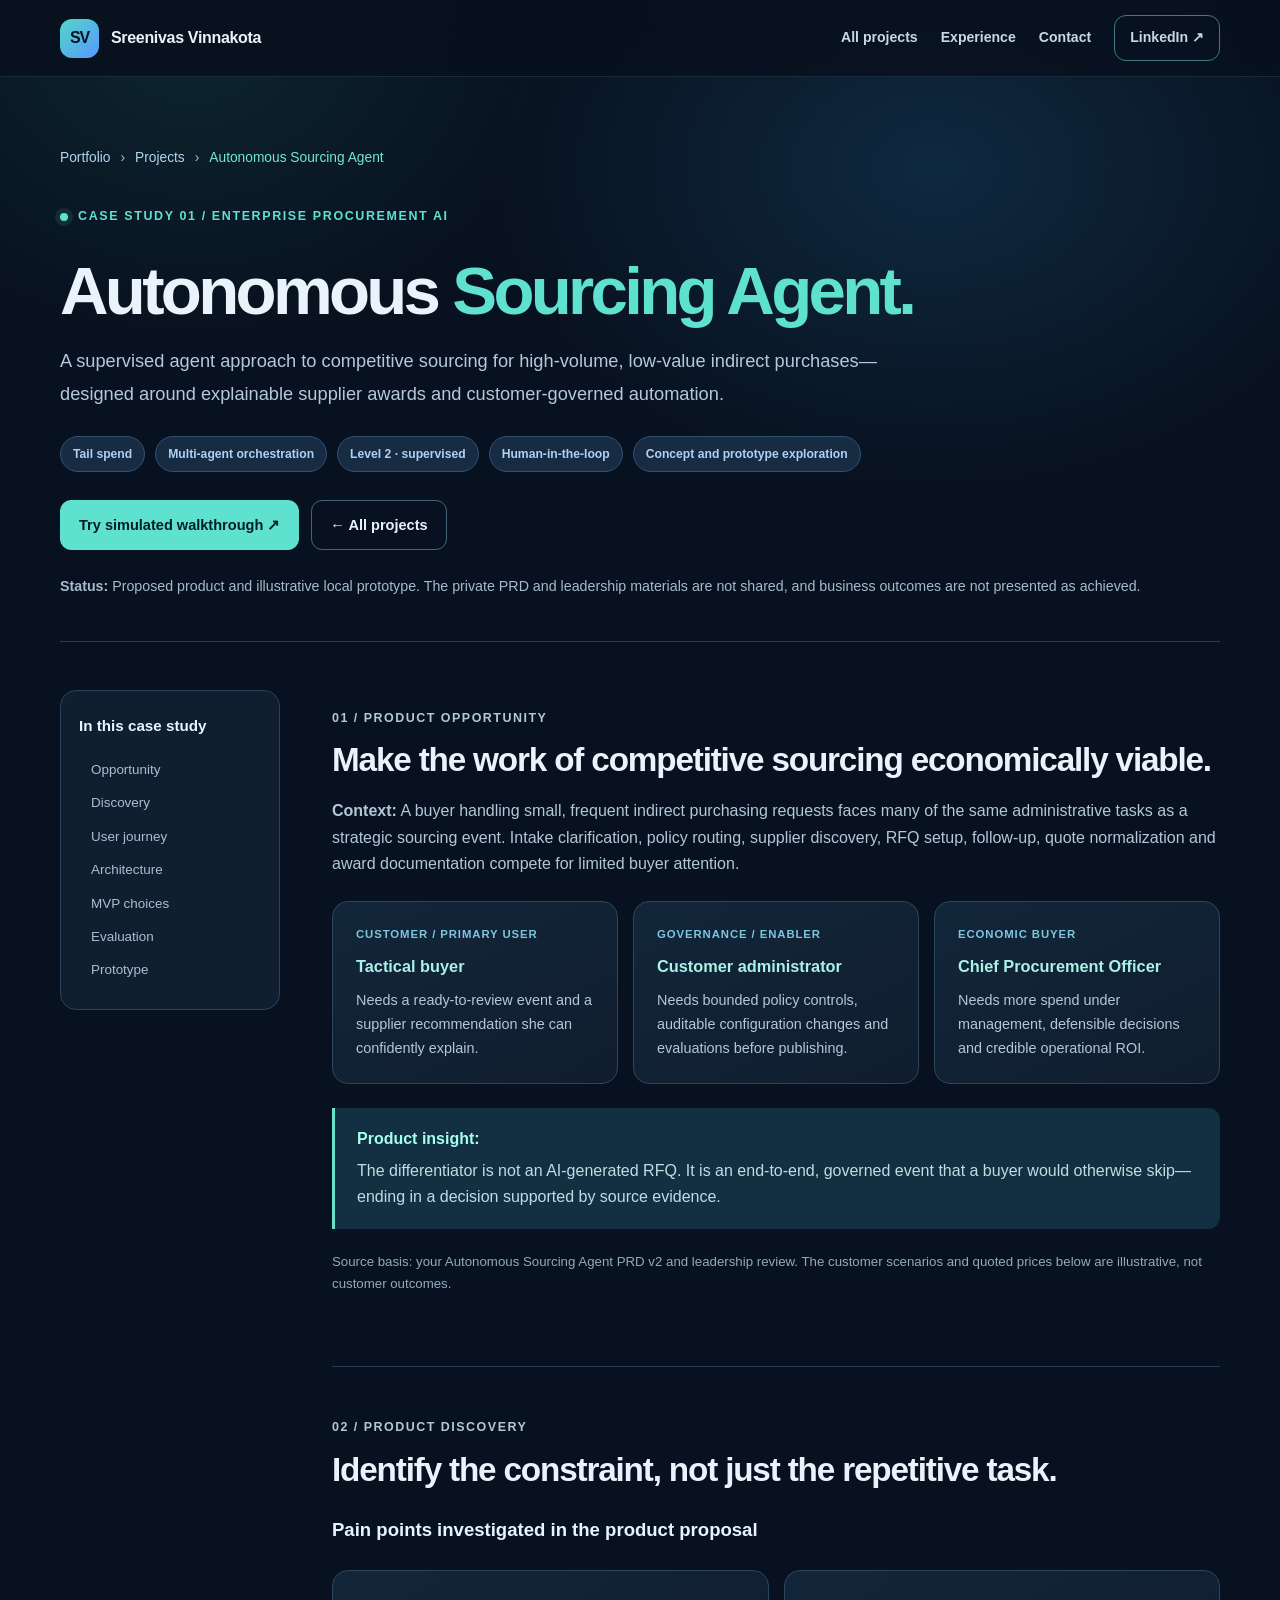
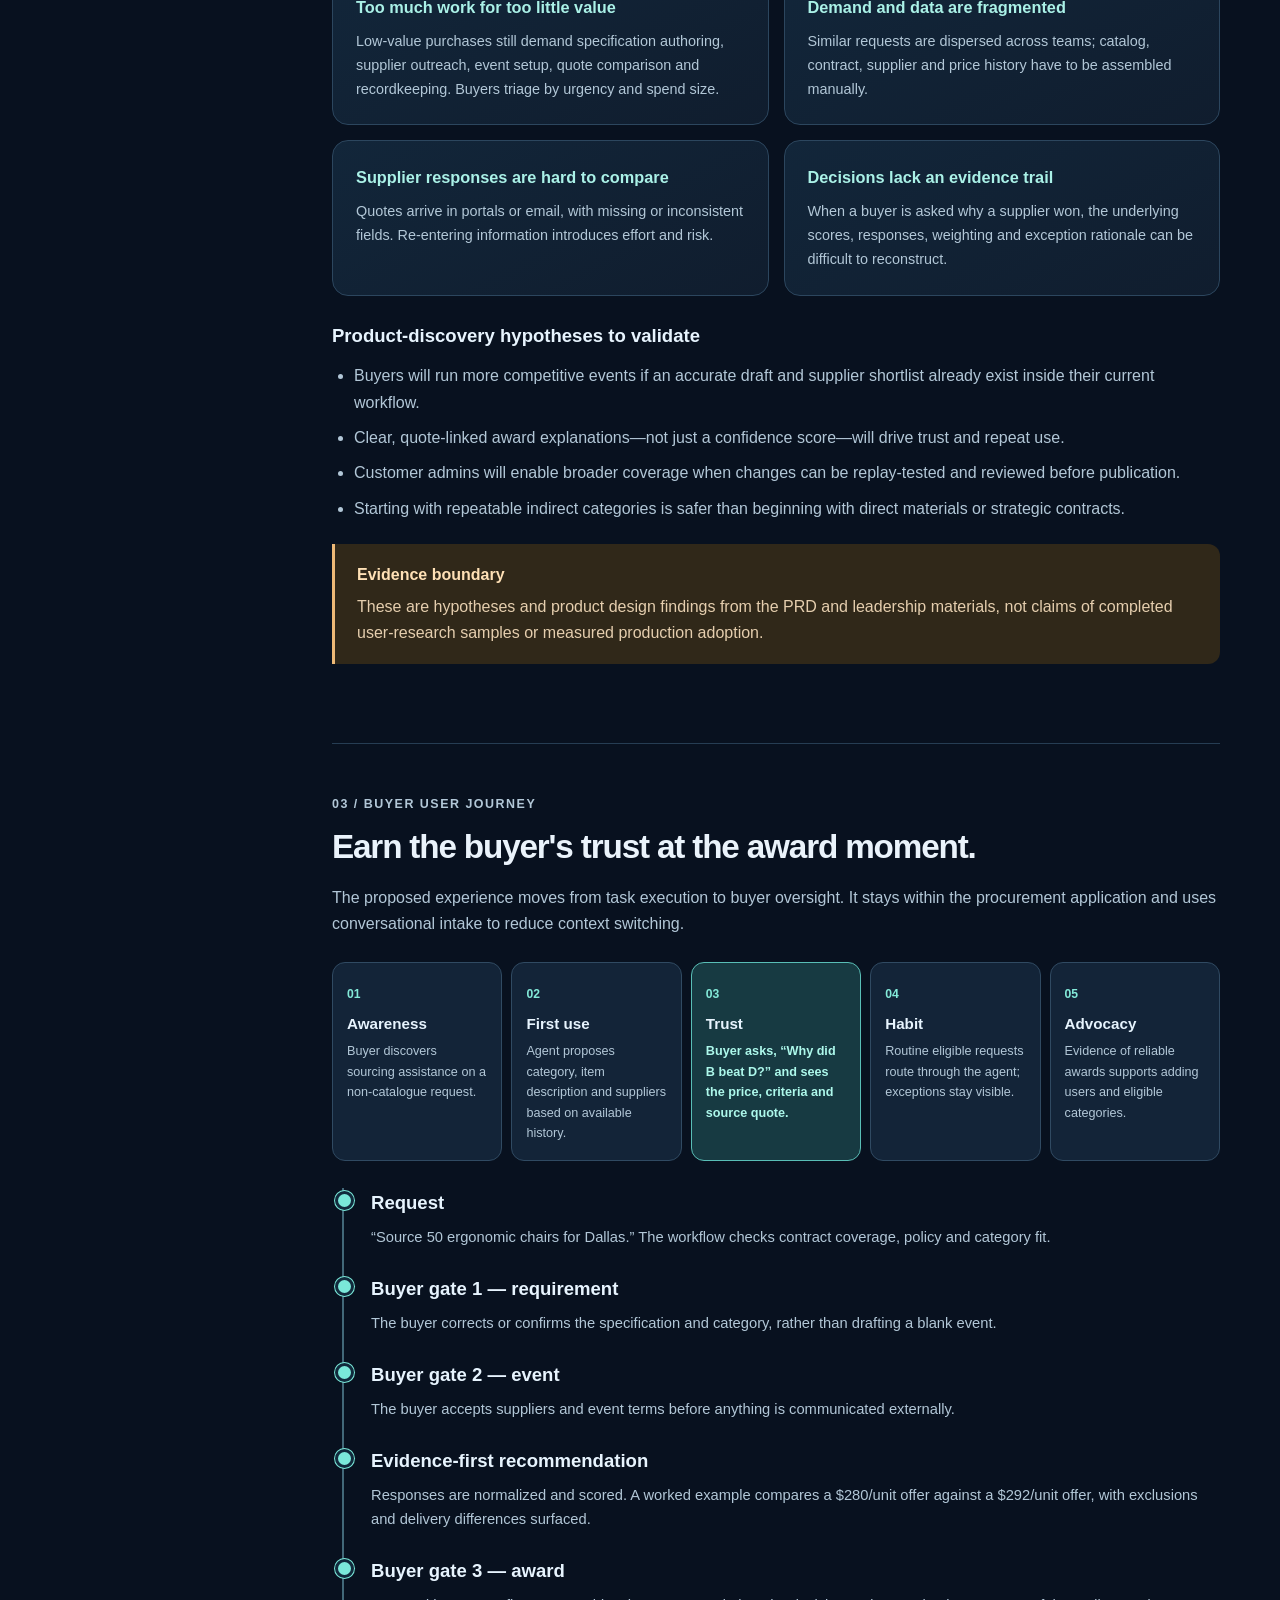
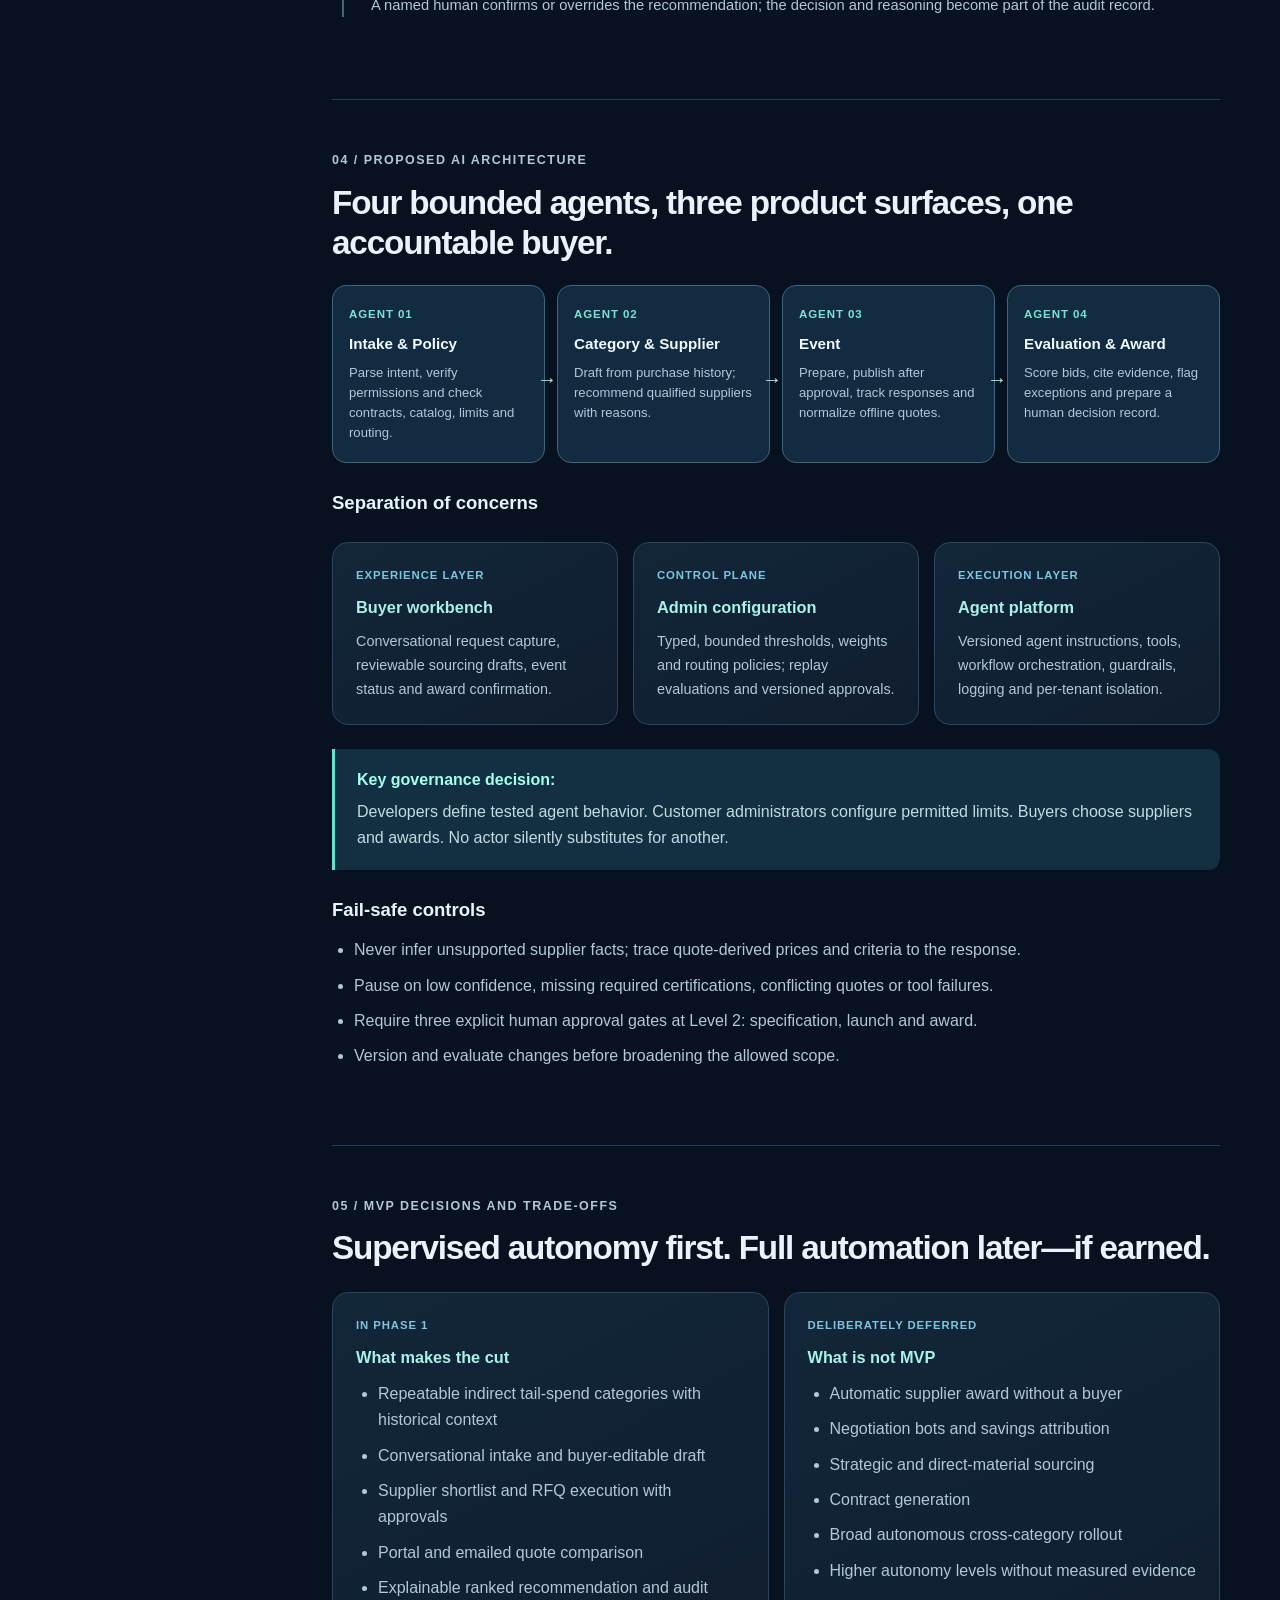
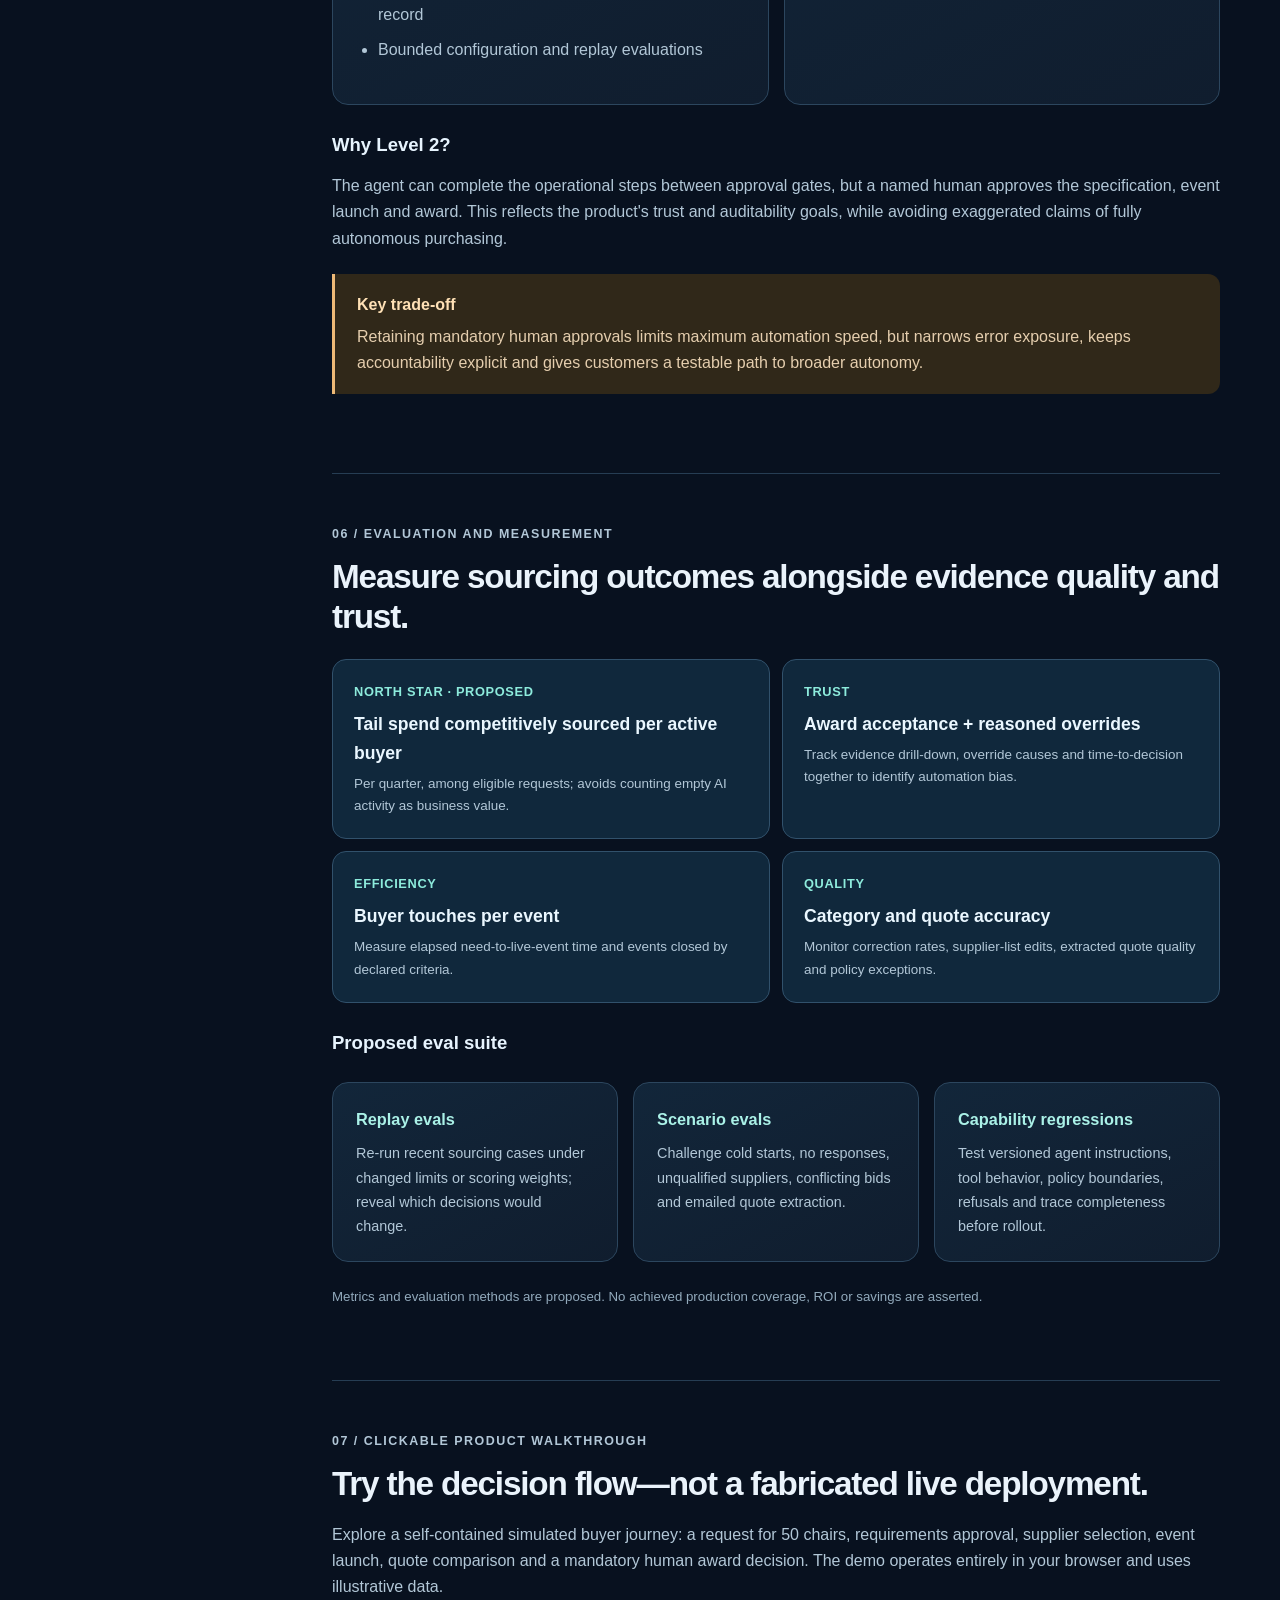
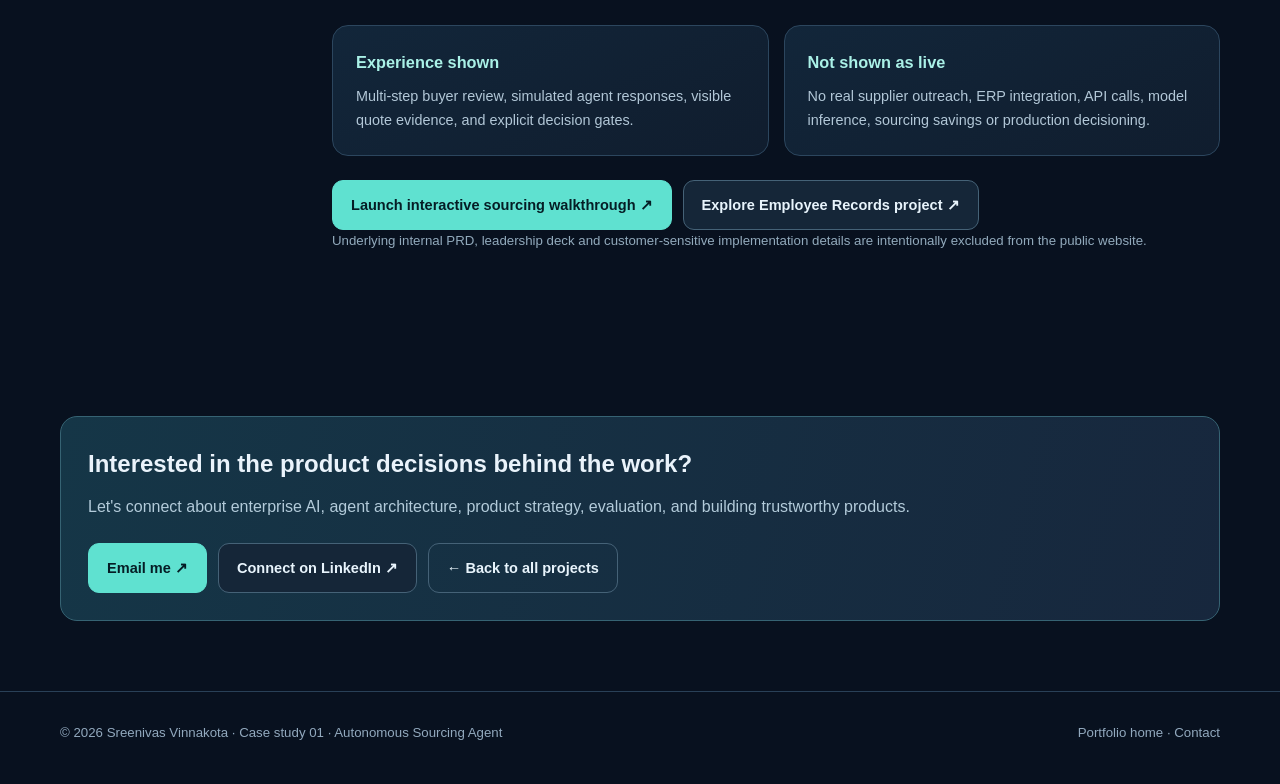
==== projects/autonomous-sourcing-agent/index.html @ d9fd11b9 "Add files via upload" ====
<!doctype html>
    <html lang="en">
    <head>
      <meta charset="utf-8">
      <meta name="viewport" content="width=device-width, initial-scale=1">
      <meta name="theme-color" content="#08111f">
      <meta name="description" content="Autonomous Sourcing Agent case study: procurement pain points, discovery, four-agent architecture, buyer journey, MVP and AI evaluation strategy.">
      <meta name="referrer" content="strict-origin-when-cross-origin">
      <meta property="og:type" content="article">
      <meta property="og:title" content="Autonomous Sourcing Agent — Product Case Study">
      <meta property="og:description" content="Autonomous Sourcing Agent case study: procurement pain points, discovery, four-agent architecture, buyer journey, MVP and AI evaluation strategy.">
      <title>Autonomous Sourcing Agent — Product Case Study | Sreenivas Vinnakota</title>
      <link rel="stylesheet" href="../../assets/site.css">
      <link rel="stylesheet" href="../../assets/case-study.css">
    </head>
    <body class="case-page">
      <a class="skip" href="#case-main">Skip to content</a>
      <header class="topbar"><div class="container nav">
        <a class="brand" href="../../index.html" aria-label="Sreenivas Vinnakota portfolio home"><span class="logo">SV</span><span>Sreenivas Vinnakota</span></a>
        <nav class="navlinks" aria-label="Primary navigation"><a href="../../index.html#projects">All projects</a><a href="../../index.html#experience">Experience</a><a href="../../index.html#contact">Contact</a><a class="mini-contact" href="https://www.linkedin.com/in/vasuart/" target="_blank" rel="noopener noreferrer">LinkedIn ↗</a></nav>
      </div></header>
      <div class="container">
        <header class="case-hero">
          <div class="breadcrumb"><a href="../../index.html">Portfolio</a><span>›</span><a href="../../index.html#projects">Projects</a><span>›</span><span aria-current="page">Autonomous Sourcing Agent</span></div>
          <p class="eyebrow"><span class="dot"></span> Case study 01 / Enterprise procurement AI</p>
          <h1>Autonomous <span class="gradient-text">Sourcing Agent.</span></h1>
          <p class="dek">A supervised agent approach to competitive sourcing for high-volume, low-value indirect purchases—designed around explainable supplier awards and customer-governed automation.</p>
          <div class="case-overview"><span class="pill">Tail spend</span><span class="pill">Multi-agent orchestration</span><span class="pill">Level 2 · supervised</span><span class="pill">Human-in-the-loop</span><span class="pill">Concept and prototype exploration</span></div>
          <div class="buttons"><a class="btn primary" href="prototype.html">Try simulated walkthrough ↗</a><a class="btn secondary" href="../../index.html#projects">← All projects</a></div>
          <p class="case-status"><strong>Status:</strong> Proposed product and illustrative local prototype. The private PRD and leadership materials are not shared, and business outcomes are not presented as achieved.</p>
        </header>
        <div class="case-split">
          <aside class="case-toc" aria-label="Case study sections"><h2>In this case study</h2><a href="#overview">Opportunity</a><a href="#discovery">Discovery</a><a href="#journey">User journey</a><a href="#architecture">Architecture</a><a href="#mvp">MVP choices</a><a href="#evaluation">Evaluation</a><a href="#prototype">Prototype</a></aside>
          <main class="case-main" id="case-main"><section class="case-section" id="overview">
  <p class="kicker">01 / Product opportunity</p><h2>Make the work of competitive sourcing economically viable.</h2>
  <p><strong>Context:</strong> A buyer handling small, frequent indirect purchasing requests faces many of the same administrative tasks as a strategic sourcing event. Intake clarification, policy routing, supplier discovery, RFQ setup, follow-up, quote normalization and award documentation compete for limited buyer attention.</p>
  <div class="case-grid three">
    <div class="case-tile"><div class="mini">Customer / primary user</div><h3>Tactical buyer</h3><p>Needs a ready-to-review event and a supplier recommendation she can confidently explain.</p></div>
    <div class="case-tile"><div class="mini">Governance / enabler</div><h3>Customer administrator</h3><p>Needs bounded policy controls, auditable configuration changes and evaluations before publishing.</p></div>
    <div class="case-tile"><div class="mini">Economic buyer</div><h3>Chief Procurement Officer</h3><p>Needs more spend under management, defensible decisions and credible operational ROI.</p></div>
  </div>
  <div class="case-callout"><strong>Product insight:</strong><p>The differentiator is not an AI-generated RFQ. It is an end-to-end, governed event that a buyer would otherwise skip—ending in a decision supported by source evidence.</p></div>
  <p class="small-note">Source basis: your Autonomous Sourcing Agent PRD v2 and leadership review. The customer scenarios and quoted prices below are illustrative, not customer outcomes.</p>
</section>
<section class="case-section" id="discovery">
  <p class="kicker">02 / Product discovery</p><h2>Identify the constraint, not just the repetitive task.</h2>
  <h3>Pain points investigated in the product proposal</h3>
  <div class="case-grid">
    <div class="case-tile"><h3>Too much work for too little value</h3><p>Low-value purchases still demand specification authoring, supplier outreach, event setup, quote comparison and recordkeeping. Buyers triage by urgency and spend size.</p></div>
    <div class="case-tile"><h3>Demand and data are fragmented</h3><p>Similar requests are dispersed across teams; catalog, contract, supplier and price history have to be assembled manually.</p></div>
    <div class="case-tile"><h3>Supplier responses are hard to compare</h3><p>Quotes arrive in portals or email, with missing or inconsistent fields. Re-entering information introduces effort and risk.</p></div>
    <div class="case-tile"><h3>Decisions lack an evidence trail</h3><p>When a buyer is asked why a supplier won, the underlying scores, responses, weighting and exception rationale can be difficult to reconstruct.</p></div>
  </div>
  <h3>Product-discovery hypotheses to validate</h3>
  <ul>
    <li>Buyers will run more competitive events if an accurate draft and supplier shortlist already exist inside their current workflow.</li>
    <li>Clear, quote-linked award explanations—not just a confidence score—will drive trust and repeat use.</li>
    <li>Customer admins will enable broader coverage when changes can be replay-tested and reviewed before publication.</li>
    <li>Starting with repeatable indirect categories is safer than beginning with direct materials or strategic contracts.</li>
  </ul>
  <div class="case-callout warn"><strong>Evidence boundary</strong><p>These are hypotheses and product design findings from the PRD and leadership materials, not claims of completed user-research samples or measured production adoption.</p></div>
</section>
<section class="case-section" id="journey">
  <p class="kicker">03 / Buyer user journey</p><h2>Earn the buyer's trust at the award moment.</h2>
  <p>The proposed experience moves from task execution to buyer oversight. It stays within the procurement application and uses conversational intake to reduce context switching.</p>
  <div class="case-journey" aria-label="Proposed buyer adoption journey">
    <div class="stage"><span class="number">01</span><h3>Awareness</h3><p>Buyer discovers sourcing assistance on a non-catalogue request.</p></div>
    <div class="stage"><span class="number">02</span><h3>First use</h3><p>Agent proposes category, item description and suppliers based on available history.</p></div>
    <div class="stage"><span class="number">03</span><h3>Trust</h3><p class="emphasis">Buyer asks, “Why did B beat D?” and sees the price, criteria and source quote.</p></div>
    <div class="stage"><span class="number">04</span><h3>Habit</h3><p>Routine eligible requests route through the agent; exceptions stay visible.</p></div>
    <div class="stage"><span class="number">05</span><h3>Advocacy</h3><p>Evidence of reliable awards supports adding users and eligible categories.</p></div>
  </div>
  <div class="case-timeline">
    <div class="point"><h3>Request</h3><p>“Source 50 ergonomic chairs for Dallas.” The workflow checks contract coverage, policy and category fit.</p></div>
    <div class="point"><h3>Buyer gate 1 — requirement</h3><p>The buyer corrects or confirms the specification and category, rather than drafting a blank event.</p></div>
    <div class="point"><h3>Buyer gate 2 — event</h3><p>The buyer accepts suppliers and event terms before anything is communicated externally.</p></div>
    <div class="point"><h3>Evidence-first recommendation</h3><p>Responses are normalized and scored. A worked example compares a $280/unit offer against a $292/unit offer, with exclusions and delivery differences surfaced.</p></div>
    <div class="point"><h3>Buyer gate 3 — award</h3><p>A named human confirms or overrides the recommendation; the decision and reasoning become part of the audit record.</p></div>
  </div>
</section>
<section class="case-section" id="architecture">
  <p class="kicker">04 / Proposed AI architecture</p><h2>Four bounded agents, three product surfaces, one accountable buyer.</h2>
  <div class="case-flow" aria-label="Multi-agent architecture">
    <div class="node"><small>Agent 01</small><strong>Intake &amp; Policy</strong><p>Parse intent, verify permissions and check contracts, catalog, limits and routing.</p></div>
    <div class="node"><small>Agent 02</small><strong>Category &amp; Supplier</strong><p>Draft from purchase history; recommend qualified suppliers with reasons.</p></div>
    <div class="node"><small>Agent 03</small><strong>Event</strong><p>Prepare, publish after approval, track responses and normalize offline quotes.</p></div>
    <div class="node"><small>Agent 04</small><strong>Evaluation &amp; Award</strong><p>Score bids, cite evidence, flag exceptions and prepare a human decision record.</p></div>
  </div>
  <h3>Separation of concerns</h3>
  <div class="case-grid three">
    <div class="case-tile"><div class="mini">Experience layer</div><h3>Buyer workbench</h3><p>Conversational request capture, reviewable sourcing drafts, event status and award confirmation.</p></div>
    <div class="case-tile"><div class="mini">Control plane</div><h3>Admin configuration</h3><p>Typed, bounded thresholds, weights and routing policies; replay evaluations and versioned approvals.</p></div>
    <div class="case-tile"><div class="mini">Execution layer</div><h3>Agent platform</h3><p>Versioned agent instructions, tools, workflow orchestration, guardrails, logging and per-tenant isolation.</p></div>
  </div>
  <div class="case-callout"><strong>Key governance decision:</strong><p>Developers define tested agent behavior. Customer administrators configure permitted limits. Buyers choose suppliers and awards. No actor silently substitutes for another.</p></div>
  <h3>Fail-safe controls</h3>
  <ul><li>Never infer unsupported supplier facts; trace quote-derived prices and criteria to the response.</li><li>Pause on low confidence, missing required certifications, conflicting quotes or tool failures.</li><li>Require three explicit human approval gates at Level 2: specification, launch and award.</li><li>Version and evaluate changes before broadening the allowed scope.</li></ul>
</section>
<section class="case-section" id="mvp">
  <p class="kicker">05 / MVP decisions and trade-offs</p><h2>Supervised autonomy first. Full automation later—if earned.</h2>
  <div class="case-grid">
    <div class="case-tile"><div class="mini">In phase 1</div><h3>What makes the cut</h3><ul><li>Repeatable indirect tail-spend categories with historical context</li><li>Conversational intake and buyer-editable draft</li><li>Supplier shortlist and RFQ execution with approvals</li><li>Portal and emailed quote comparison</li><li>Explainable ranked recommendation and audit record</li><li>Bounded configuration and replay evaluations</li></ul></div>
    <div class="case-tile"><div class="mini">Deliberately deferred</div><h3>What is not MVP</h3><ul><li>Automatic supplier award without a buyer</li><li>Negotiation bots and savings attribution</li><li>Strategic and direct-material sourcing</li><li>Contract generation</li><li>Broad autonomous cross-category rollout</li><li>Higher autonomy levels without measured evidence</li></ul></div>
  </div>
  <h3>Why Level 2?</h3>
  <p>The agent can complete the operational steps between approval gates, but a named human approves the specification, event launch and award. This reflects the product's trust and auditability goals, while avoiding exaggerated claims of fully autonomous purchasing.</p>
  <div class="case-callout warn"><strong>Key trade-off</strong><p>Retaining mandatory human approvals limits maximum automation speed, but narrows error exposure, keeps accountability explicit and gives customers a testable path to broader autonomy.</p></div>
</section>
<section class="case-section" id="evaluation">
  <p class="kicker">06 / Evaluation and measurement</p><h2>Measure sourcing outcomes alongside evidence quality and trust.</h2>
  <div class="case-metrics">
    <div class="case-metric"><span>North star · proposed</span><strong>Tail spend competitively sourced per active buyer</strong><p>Per quarter, among eligible requests; avoids counting empty AI activity as business value.</p></div>
    <div class="case-metric"><span>Trust</span><strong>Award acceptance + reasoned overrides</strong><p>Track evidence drill-down, override causes and time-to-decision together to identify automation bias.</p></div>
    <div class="case-metric"><span>Efficiency</span><strong>Buyer touches per event</strong><p>Measure elapsed need-to-live-event time and events closed by declared criteria.</p></div>
    <div class="case-metric"><span>Quality</span><strong>Category and quote accuracy</strong><p>Monitor correction rates, supplier-list edits, extracted quote quality and policy exceptions.</p></div>
  </div>
  <h3>Proposed eval suite</h3>
  <div class="case-grid three">
    <div class="case-tile"><h3>Replay evals</h3><p>Re-run recent sourcing cases under changed limits or scoring weights; reveal which decisions would change.</p></div>
    <div class="case-tile"><h3>Scenario evals</h3><p>Challenge cold starts, no responses, unqualified suppliers, conflicting bids and emailed quote extraction.</p></div>
    <div class="case-tile"><h3>Capability regressions</h3><p>Test versioned agent instructions, tool behavior, policy boundaries, refusals and trace completeness before rollout.</p></div>
  </div>
  <p class="small-note">Metrics and evaluation methods are proposed. No achieved production coverage, ROI or savings are asserted.</p>
</section>
<section class="case-section" id="prototype">
  <p class="kicker">07 / Clickable product walkthrough</p><h2>Try the decision flow—not a fabricated live deployment.</h2>
  <p>Explore a self-contained simulated buyer journey: a request for 50 chairs, requirements approval, supplier selection, event launch, quote comparison and a mandatory human award decision. The demo operates entirely in your browser and uses illustrative data.</p>
  <div class="case-grid">
    <div class="case-tile"><h3>Experience shown</h3><p>Multi-step buyer review, simulated agent responses, visible quote evidence, and explicit decision gates.</p></div>
    <div class="case-tile"><h3>Not shown as live</h3><p>No real supplier outreach, ERP integration, API calls, model inference, sourcing savings or production decisioning.</p></div>
  </div>
  <div class="case-links"><a class="btn primary" href="prototype.html">Launch interactive sourcing walkthrough ↗</a><a class="btn" href="../../index.html#agentic-employee-records">Explore Employee Records project ↗</a></div>
  <p class="small-note">Underlying internal PRD, leadership deck and customer-sensitive implementation details are intentionally excluded from the public website.</p>
</section>
</main>
        </div>
        <div class="case-bottom-cta"><h2>Interested in the product decisions behind the work?</h2><p>Let's connect about enterprise AI, agent architecture, product strategy, evaluation, and building trustworthy products.</p><div class="case-links"><a class="btn primary" href="mailto:sreenivas.vinnakota1@gmail.com?subject=AI%20Product%20Management%20Portfolio">Email me ↗</a><a class="btn" href="https://www.linkedin.com/in/vasuart/" target="_blank" rel="noopener noreferrer">Connect on LinkedIn ↗</a><a class="btn secondary" href="../../index.html#projects">← Back to all projects</a></div></div>
      </div>
      <footer><div class="container footer-grid"><span>© 2026 Sreenivas Vinnakota · Case study 01 · Autonomous Sourcing Agent</span><span><a href="../../index.html">Portfolio home</a> · <a href="../../index.html#contact">Contact</a></span></div></footer>
    </body>
    </html>
---- assets/site.css ----
:root {
      color-scheme: dark;
      --bg:#08111f; --surface:#101e30; --surface2:#14253a; --line:#284056;
      --text:#eaf3fb; --muted:#a2b6ca; --accent:#5fe1d0; --blue:#80b5ff; --white:#ffffff;
      --max:1160px; --radius:18px;
    }
    * { box-sizing:border-box; }
    html { scroll-behavior:smooth; scroll-padding-top:92px; }
    body { background:var(--bg); color:var(--text); margin:0; font:16px/1.65 -apple-system, BlinkMacSystemFont, "Segoe UI", Inter, Roboto, Arial, sans-serif; }
    body::before { content:""; position:absolute; z-index:-1; inset:0 0 auto; height:840px; pointer-events:none;
      background: radial-gradient(ellipse 50% 55% at 73% 20%,rgba(40,132,186,.21),transparent 70%), radial-gradient(ellipse 42% 54% at 15% 3%,rgba(45,181,154,.13),transparent 70%); }
    a { color:inherit; text-underline-offset:3px; }
    a:hover { color:var(--accent); }
    :focus-visible { outline:3px solid var(--accent); outline-offset:4px; border-radius:4px; }
    img { max-width:100%; height:auto; display:block; }
    .container { width:min(var(--max),calc(100% - 44px)); margin-inline:auto; }
    .skip { position:absolute; left:12px; top:-100px; padding:10px 15px; z-index:99; background:var(--white); color:#061120; }
    .skip:focus { top:10px; }
    .topbar { position:sticky; top:0; z-index:20; backdrop-filter:blur(18px); background:rgba(8,17,31,.90); border-bottom:1px solid rgba(124,170,195,.17); }
    .nav { height:76px; display:flex; align-items:center; justify-content:space-between; gap:20px; }
    .brand { display:flex; gap:12px; align-items:center; text-decoration:none; font-weight:800; letter-spacing:-.02em; white-space:nowrap; }
    .logo { display:grid; place-items:center; width:39px; height:39px; background:linear-gradient(135deg,#53d6c6,#5699ff); color:#071321; border-radius:12px; font-weight:900; letter-spacing:-.07em; }
    .navlinks { display:flex; align-items:center; gap:23px; }
    .navlinks a { font-size:.88rem; text-decoration:none; color:#c6d9e6; font-weight:600; }
    .navlinks a:hover { color:var(--accent); }
    .mini-contact { border:1px solid #3d7b83; padding:10px 15px; border-radius:12px; }
    .hero { padding:100px 0 84px; display:grid; grid-template-columns:1.24fr .76fr; align-items:center; gap:52px; }
    .eyebrow { display:inline-flex; align-items:center; gap:10px; color:var(--accent); font-size:.78rem; font-weight:800; letter-spacing:.13em; text-transform:uppercase; }
    .dot { display:inline-block; width:8px; height:8px; border-radius:50%; background:var(--accent); box-shadow:0 0 0 5px rgba(95,225,208,.1); }
    h1,h2,h3,h4,p { margin-top:0; }
    h1 { margin:22px 0 13px; font-size:clamp(3rem,5.4vw,5.3rem); line-height:1.06; letter-spacing:-.055em; }
    .gradient-text { color:var(--accent); }
    .hero-role { font-size:1.3rem; color:#c7d9e8; font-weight:650; letter-spacing:-.017em; margin-bottom:16px; }
    .lede { max-width:655px; color:var(--muted); font-size:1.08rem; line-height:1.85; }
    .buttons { display:flex; gap:12px; flex-wrap:wrap; margin:28px 0 24px; }
    .btn { display:inline-flex; align-items:center; justify-content:center; gap:9px; padding:12px 18px; border:1px solid #456277; border-radius:11px; text-decoration:none; font-weight:750; font-size:.91rem; background:#152638; color:#e8f4fc; transition:transform .17s, background .17s; }
    .btn:hover { transform:translateY(-2px); color:#061321; background:var(--accent); border-color:var(--accent); }
    .btn.primary { background:var(--accent); border-color:var(--accent); color:#051d25; }
    .btn.primary:hover { background:#b4fff2; }
    .btn.secondary { background:transparent; }
    .hero-meta { display:flex; align-items:center; flex-wrap:wrap; gap:13px 22px; color:#97b2c9; font-size:.9rem; }
    .hero-meta span { display:inline-flex; gap:7px; align-items:center; }
    .profile-card { padding:29px; border-radius:27px; border:1px solid #294c60; background:linear-gradient(142deg,#18334a,#101d2c 66%,#14253d); box-shadow:0 35px 90px rgba(0,0,0,.22); }
    .photo-wrap { width:min(100%,285px); aspect-ratio:1; margin:8px auto 24px; position:relative; border-radius:50%; border:8px solid #203c55; box-shadow:0 0 0 2px #3b7a88,0 20px 50px rgba(0,0,0,.30); overflow:hidden; display:grid; place-items:center; background:linear-gradient(145deg,#245067,#1d2f4b); }
    .photo-wrap::before { content:"SV"; position:absolute; font-size:5.2rem; font-weight:800; color:#82d8db; }
    .photo-wrap img { width:100%; height:100%; object-fit:cover; position:relative; }
    .profile-card h2 { text-align:center; font-size:1.38rem; margin:0 0 3px; letter-spacing:-.02em; }
    .profile-card .role { color:var(--accent); font-size:.92rem; text-align:center; margin:0 0 14px; }
    .profile-card .quote { text-align:center; margin:0; font-size:.91rem; color:#acc4d5; }
    .stats { display:grid; grid-template-columns:repeat(4,1fr); gap:14px; margin:0 auto 102px; }
    .stat { padding:25px 23px; background:#111f31; border:1px solid #243a51; border-radius:15px; }
    .stat strong { display:block; color:var(--accent); letter-spacing:-.04em; line-height:1.2; font-size:2.1rem; }
    .stat span { display:block; margin-top:8px; color:#afc2d2; font-size:.83rem; }
    .stat small { display:block; color:#819db3; margin-top:5px; font-size:.72rem; }
    section { padding-block:42px; }
    .section-head { max-width:820px; margin-bottom:32px; }
    .kicker { color:var(--accent); font-size:.78rem; font-weight:800; letter-spacing:.12em; text-transform:uppercase; margin:0 0 10px; }
    .section-head h2 { font-size:clamp(2rem,3.3vw,3.1rem); line-height:1.17; letter-spacing:-.045em; margin-bottom:11px; }
    .section-head p { color:var(--muted); font-size:1rem; line-height:1.8; }
    .card { background:var(--surface); border:1px solid var(--line); border-radius:var(--radius); }
    .featured { overflow:hidden; }
    .project-media { overflow:hidden; background:#0e1c31; border-bottom:1px solid #294258; }
    .project-media img { width:100%; aspect-ratio:2/1; object-fit:cover; object-position:center 36%; }
    .feature-body { padding:30px; }
    .pills { display:flex; gap:9px; flex-wrap:wrap; margin-bottom:13px; }
    .pill { display:inline-block; font-size:.76rem; font-weight:750; color:#acd2f5; border:1px solid #315276; background:#172b43; padding:5px 10px; border-radius:99px; }
    .pill.mint { color:#9bf2e2; background:rgba(29,110,103,.23); border-color:#2e706d; }
    .feature-body h3 { font-size:clamp(1.65rem,2.65vw,2.45rem); margin-bottom:12px; line-height:1.15; letter-spacing:-.03em; }
    .feature-body .intro { color:#b8cddd; max-width:940px; font-size:1rem; }
    .three-col { display:grid; grid-template-columns:repeat(3,minmax(0,1fr)); gap:14px; margin:23px 0; }
    .info { border:1px solid #2a4158; border-radius:13px; padding:18px; background:#112338; }
    .info h4 { margin-bottom:7px; font-size:1rem; color:#b0f1e8; }
    .info p { margin:0; color:#aabfd0; font-size:.89rem; }
    .feature-body h4.subhead { font-size:1.07rem; margin:27px 0 14px; }
    .agent-grid { display:grid; grid-template-columns:repeat(4,minmax(0,1fr)); gap:11px; margin-top:8px; }
    .agent { background:linear-gradient(160deg,#1a3550,#15273b); border:1px solid #3a5971; border-radius:12px; padding:16px; }
    .agent .step { width:30px; height:30px; display:grid; place-items:center; border-radius:8px; background:#284b58; color:#91eee0; font-size:.85rem; font-weight:850; margin-bottom:10px; }
    .agent h5 { margin:0 0 6px; font-size:.88rem; }
    .agent p { margin:0; font-size:.8rem; color:#a4bdd2; line-height:1.6; }
    .note { margin:19px 0 0; color:#a6c5d4; padding:13px 16px; background:#102738; border-left:3px solid var(--accent); border-radius:0 8px 8px 0; font-size:.87rem; }
    .project-actions { margin-top:25px; display:flex; gap:12px; flex-wrap:wrap; }
    .project-actions .btn { min-width:165px; }
    .smallcaps { font-size:.78rem; font-weight:800; text-transform:uppercase; letter-spacing:.09em; color:#6dddcf; }
    .other-grid { display:grid; grid-template-columns:repeat(3,minmax(0,1fr)); gap:16px; }
    .other { padding:24px; }
    .other h3 { margin:12px 0 9px; font-size:1.16rem; letter-spacing:-.02em; }
    .other p { color:#a7bed0; font-size:.9rem; margin-bottom:16px; }
    .other .tag { color:#8bf0dd; font-size:.75rem; font-weight:700; letter-spacing:.08em; }
    .other .links { margin-top:15px; display:flex; gap:12px; flex-wrap:wrap; font-size:.83rem; }
    .text-link { color:#8ecaff; font-weight:750; text-decoration:none; }
    .about-grid { display:grid; grid-template-columns:1.1fr .9fr; gap:18px; }
    .about-box { padding:29px; }
    .about-box p { color:#b5c9d8; }
    .about-box p:last-child { margin-bottom:0; }
    .skill-items { display:flex; flex-wrap:wrap; gap:9px; margin-top:10px; }
    .skill-items span { border:1px solid #365067; background:#152a40; border-radius:9px; padding:7px 10px; font-size:.81rem; color:#b9d7e8; }
    .timeline { display:grid; gap:15px; }
    .job { display:grid; grid-template-columns:205px 1fr; gap:20px; padding:26px; }
    .job-period { color:var(--accent); font-size:.8rem; font-weight:800; padding-top:3px; }
    .job h3 { font-size:1.17rem; line-height:1.35; margin:0 0 4px; }
    .job .company { color:#9fc2d8; font-size:.88rem; margin-bottom:12px; }
    .job ul { margin:0; padding-left:18px; color:#b1c7d7; font-size:.9rem; }
    .job li + li { margin-top:6px; }
    .education-grid { display:grid; grid-template-columns:repeat(2,1fr); gap:16px; }
    .edu { padding:25px; }
    .edu .years { color:var(--accent); font-size:.83rem; font-weight:750; }
    .edu h3 { margin:7px 0 6px; font-size:1.21rem; }
    .edu p { color:var(--muted); margin:0; font-size:.91rem; }
    .cert-grid { display:grid; grid-template-columns:repeat(2,minmax(0,1fr)); gap:13px; }
    .cert { padding:17px 20px; display:flex; gap:14px; align-items:flex-start; }
    .cert .check { flex:0 0 24px; width:24px; height:24px; display:grid; place-items:center; background:#204638; border:1px solid #377f65; color:#9effd6; border-radius:50%; font-size:.79rem; font-weight:bold; }
    .cert strong { display:block; font-size:.92rem; font-weight:750; line-height:1.45; }
    .cert small { display:block; color:#a1b8cb; margin-top:3px; }
    .awards { display:flex; gap:13px; flex-wrap:wrap; }
    .award { flex:1; min-width:220px; padding:24px; }
    .award h3 { color:#f7d998; font-size:1.1rem; margin:7px 0; }
    .award p { color:#b4c7d5; font-size:.89rem; margin:0; }
    .contact-card { margin-top:10px; padding:44px; display:flex; align-items:center; justify-content:space-between; gap:28px; background:linear-gradient(120deg,#123342,#132138 72%); }
    .contact-card h2 { font-size:clamp(1.8rem,3vw,2.65rem); letter-spacing:-.04em; margin:0 0 9px; }
    .contact-card p { max-width:560px; color:#aecbdc; margin:0; }
    .contact-card .buttons { margin:0; }
    footer { margin-top:70px; border-top:1px solid #294057; padding:30px 0 40px; }
    .footer-grid { display:flex; justify-content:space-between; flex-wrap:wrap; gap:15px; color:#92a9be; font-size:.83rem; }
    .footer-grid a { text-decoration:none; }

    /* Autonomous Sourcing Agent — public case study */
    .sourcing-feature { margin-top:25px; scroll-margin-top:98px; }
    .sourcing-banner { padding:34px 34px 30px; background:linear-gradient(125deg,#0e3040 0%,#16273f 58%,#1b2c49 100%); border-bottom:1px solid #355369; }
    .sourcing-banner-top { display:flex; justify-content:space-between; flex-wrap:wrap; align-items:center; gap:18px; margin-bottom:26px; }
    .sourcing-banner .kicker { margin:0; }
    .sourcing-banner-top .pill { margin:0; }
    .sourcing-banner h3 { font-size:clamp(1.55rem,3vw,2.65rem); line-height:1.18; letter-spacing:-.04em; margin-bottom:8px; }
    .sourcing-banner .summary { color:#bad5e1; margin:0 0 25px; max-width:850px; font-size:1rem; }
    .sourcing-flow { display:grid; grid-template-columns:repeat(4,minmax(0,1fr)); gap:10px; }
    .sourcing-node { position:relative; padding:15px 16px; border:1px solid rgba(101,205,205,.34); border-radius:12px; background:rgba(6,20,35,.45); }
    .sourcing-node:not(:last-child)::after { content:'→'; position:absolute; top:50%; right:-11px; transform:translateY(-50%); color:#90e5d8; font-size:1.3rem; z-index:1; font-weight:800; }
    .sourcing-node small { color:var(--accent); display:block; font-size:.71rem; font-weight:850; letter-spacing:.08em; text-transform:uppercase; margin-bottom:4px; }
    .sourcing-node strong { font-size:.94rem; line-height:1.3; display:block; }
    .sourcing-node span { font-size:.77rem; color:#a8c4d4; line-height:1.5; display:block; margin-top:4px; }
    .sourcing-gates { display:grid; grid-template-columns:repeat(3,minmax(0,1fr)); gap:11px; margin:14px 0 24px; }
    .sourcing-gate { display:flex; align-items:flex-start; gap:10px; background:#172a3e; padding:15px; border:1px solid #355168; border-radius:12px; }
    .sourcing-gate .gate-number { font-size:.73rem; font-weight:900; color:#072525; background:#79e6d9; flex-shrink:0; border-radius:7px; padding:4px 7px; }
    .sourcing-gate strong { display:block; font-size:.88rem; }
    .sourcing-gate p { margin:3px 0 0; color:#a5bccf; font-size:.8rem; line-height:1.5; }
    .sourcing-bottom { background:#102438; border:1px solid #27445b; padding:17px 19px; border-radius:12px; margin:20px 0 0; }
    .sourcing-bottom h4 { margin:0 0 6px; color:#c8fff4; }
    .sourcing-bottom p { margin:0; color:#aac6d7; font-size:.9rem; }
    .sourcing-metric { display:flex; flex-wrap:wrap; gap:10px; margin:15px 0 0; }
    .sourcing-metric span { color:#a8d8ef; background:#132c45; border:1px solid #2d5268; border-radius:9px; font-size:.79rem; padding:6px 10px; }
    @media(max-width:760px) { .sourcing-flow { grid-template-columns:repeat(2,1fr); } .sourcing-node::after { display:none; } .sourcing-gates { grid-template-columns:1fr; } .sourcing-banner { padding:25px 20px; } }
    @media(max-width:460px) { .sourcing-flow { grid-template-columns:1fr; } }
    @media(max-width:950px) { .hero { gap:32px; } .navlinks { gap:12px; } .stat { padding:18px; } .agent-grid { grid-template-columns:repeat(2,1fr); } }
    @media(max-width:760px) {
      .nav { height:auto; min-height:70px; padding:14px 0; flex-wrap:wrap; }
      .brand { font-size:.95rem; }
      .navlinks { width:100%; overflow-x:auto; gap:17px; padding-bottom:3px; }
      .navlinks a { font-size:.8rem; white-space:nowrap; }
      .hero { grid-template-columns:1fr; padding:55px 0 45px; }
      .profile-card { max-width:450px; width:100%; margin:auto; }
      .stats { grid-template-columns:repeat(2,1fr); margin-bottom:55px; }
      .three-col,.other-grid,.about-grid,.education-grid,.cert-grid { grid-template-columns:1fr; }
      .job { grid-template-columns:1fr; gap:6px; padding:20px; }
      .contact-card { flex-direction:column; align-items:flex-start; padding:28px; }
    }
    @media(max-width:460px) { .container { width:min(var(--max),calc(100% - 28px)); } h1 { font-size:3rem; } .hero-meta { font-size:.8rem; } .agent-grid { grid-template-columns:1fr; } .feature-body { padding:20px; } .stat strong { font-size:1.6rem; } .buttons .btn { flex:1; } .profile-card { padding:22px; } }
    @media(prefers-reduced-motion:reduce) { html { scroll-behavior:auto; } .btn { transition:none; } }
    @media print { .topbar,.buttons,.skip { display:none; } body { background:#fff; color:#111; } section,.card { break-inside:avoid; } }
---- assets/case-study.css ----
/* Shared styles for long-form product-management case studies */
:root { --amber:#ffc785; }
body.case-page { background:#08111f; }
.case-hero { padding-top:70px; padding-bottom:42px; border-bottom:1px solid #284056; }
.breadcrumb { display:flex; align-items:center; flex-wrap:wrap; gap:10px; color:#a6bbcd; font-size:.86rem; margin-bottom:33px; }
.breadcrumb a { color:#b2d6ee; text-decoration:none; }
.breadcrumb span[aria-current] { color:#74e6d5; }
.case-hero h1 { font-size:clamp(2.9rem,5.25vw,5rem); max-width:980px; margin:16px 0 18px; }
.case-hero .dek { max-width:880px; color:#b4c9dc; font-size:1.14rem; line-height:1.8; }
.case-overview { display:flex; gap:10px; flex-wrap:wrap; margin:26px 0 5px; }
.case-overview .pill { padding:7px 12px; }
.case-status { margin:22px 0 0; font-size:.89rem; color:#a5bbcd; line-height:1.7; }
.case-split { display:grid; grid-template-columns:220px minmax(0,1fr); gap:52px; align-items:start; padding:48px 0 30px; }
.case-toc { position:sticky; top:110px; border:1px solid #29445a; background:#101e30; border-radius:16px; padding:22px 18px; }
.case-toc h2 { margin:0 0 15px; color:#e8f6ff; font-size:.95rem; }
.case-toc a { display:block; padding:8px 10px; border-left:2px solid transparent; color:#aabfd2; font-size:.84rem; line-height:1.3; text-decoration:none; }
.case-toc a:hover,.case-toc a:focus { color:#92eedf; background:#152a3f; border-left-color:#65e3d1; }
.case-main { min-width:0; }
.case-section { border-bottom:1px solid #263d53; padding:18px 0 57px; margin-bottom:32px; scroll-margin-top:98px; }
.case-section:last-child { border-bottom:0; }
.case-section .kicker { margin-bottom:12px; }
.case-section h2 { font-size:clamp(1.85rem,2.6vw,2.7rem); line-height:1.2; letter-spacing:-.035em; margin-bottom:18px; }
.case-section h3 { font-size:1.16rem; margin:25px 0 12px; color:#e7f4fe; }
.case-section p,.case-section li { color:#b2c7d7; }
.case-section p { margin-bottom:15px; }
.case-section ul,.case-section ol { padding-left:22px; margin:10px 0 18px; }
.case-section li { margin-bottom:9px; }
.case-grid { display:grid; grid-template-columns:repeat(2,minmax(0,1fr)); gap:15px; margin:24px 0; }
.case-grid.three { grid-template-columns:repeat(3,minmax(0,1fr)); }
.case-tile { border:1px solid #2c465e; background:linear-gradient(152deg,#12263a,#101d2e); border-radius:16px; padding:23px; }
.case-tile h3 { color:#aaf1e7; margin:0 0 8px; font-size:1.02rem; }
.case-tile p { font-size:.9rem; line-height:1.68; margin:0; }
.case-tile .mini { color:#7ec6dc; text-transform:uppercase; font-size:.71rem; font-weight:800; letter-spacing:.08em; margin-bottom:9px; }
.case-callout { border-left:3px solid #64e1cc; border-radius:0 12px 12px 0; background:#123042; padding:18px 22px; margin:22px 0; color:#e3f3f7; }
.case-callout strong { color:#a4ffed; }
.case-callout p { margin:5px 0 0; color:#c4dae3; }
.case-callout.warn { border-left-color:#edb977; background:#302819; }
.case-callout.warn strong { color:#ffe1b6; }
.case-callout.warn p { color:#e5ceae; }
.case-flow { display:grid; grid-template-columns:repeat(4,minmax(0,1fr)); gap:12px; margin:22px 0; }
.case-flow .node { padding:19px 16px; border-radius:14px; background:#132b40; border:1px solid #3b6879; position:relative; }
.case-flow .node:not(:last-child):after { content:'→'; position:absolute; right:-13px; top:44%; color:#a6f0e5; font-size:1.25rem; font-weight:900; z-index:2; }
.case-flow .node small { display:block; color:#78e2d5; font-size:.72rem; text-transform:uppercase; letter-spacing:.08em; font-weight:800; }
.case-flow .node strong { color:#f0faff; display:block; font-size:.95rem; margin:7px 0; }
.case-flow .node p { font-size:.82rem; line-height:1.52; margin:0; }
.case-journey { display:grid; grid-template-columns:repeat(5,minmax(0,1fr)); gap:9px; margin:24px 0; }
.case-journey .stage { background:#132438; border:1px solid #304a62; border-radius:13px; padding:17px 14px; }
.case-journey .stage:nth-child(3) { background:#173a42; border-color:#59beb6; }
.case-journey .stage .number { color:#83ead9; font-size:.76rem; font-weight:900; }
.case-journey .stage h3 { font-size:.95rem; margin:5px 0; }
.case-journey .stage p { font-size:.79rem; line-height:1.62; margin:0; }
.case-journey .stage .emphasis { color:#adf8eb; font-weight:700; }
.case-timeline { border-left:2px solid #426878; margin:27px 0 20px 10px; padding-left:27px; }
.case-timeline .point { position:relative; margin-bottom:25px; }
.case-timeline .point::before { content:''; position:absolute; width:13px; height:13px; background:#7ae8d9; border:3px solid #112a3c; box-shadow:0 0 0 1px #7ae8d9; left:-36px; top:3px; border-radius:50%; }
.case-timeline .point h3 { margin:0 0 6px; }
.case-timeline .point p { margin:0; font-size:.92rem; }
.case-metrics { display:grid; grid-template-columns:repeat(2,minmax(0,1fr)); gap:12px; margin:22px 0; }
.case-metric { padding:21px; border:1px solid #31516b; border-radius:14px; background:#10283c; }
.case-metric span { display:block; color:#8debdc; font-weight:800; font-size:.8rem; text-transform:uppercase; letter-spacing:.05em; }
.case-metric strong { display:block; font-size:1.1rem; margin:8px 0 5px; color:#eaf7ff; }
.case-metric p { font-size:.84rem; margin:0; }
.case-links { display:flex; flex-wrap:wrap; gap:11px; margin-top:23px; }
.case-section .small-note { font-size:.83rem; color:#92aabc; }
.case-divider { display:block; height:1px; background:#284157; margin:25px 0; }
.case-image { margin:23px 0; overflow:hidden; border:1px solid #335166; border-radius:16px; }
.case-image img { width:100%; max-height:460px; object-fit:cover; object-position:center; }
.case-image figcaption { background:#14293c; padding:9px 15px; font-size:.81rem; color:#a8c3d7; }
.case-bottom-cta { background:linear-gradient(105deg,#153647,#17273d); padding:27px; border:1px solid #366373; border-radius:17px; margin:30px 0; }
.case-bottom-cta h2 { font-size:1.5rem; margin:0 0 10px; }
.case-bottom-cta p { color:#b3cbda; }
.prototype-shell { background:#102135; border:1px solid #35566c; border-radius:18px; overflow:hidden; }
.proto-top { background:#18334a; padding:22px 24px; display:flex; justify-content:space-between; align-items:center; gap:12px; flex-wrap:wrap; border-bottom:1px solid #355269; }
.proto-top strong { font-size:1.04rem; }
.proto-top span { color:#bdd7e1; font-size:.86rem; }
.proto-inner { padding:26px; }
.proto-progress { display:grid; grid-template-columns:repeat(5,minmax(0,1fr)); gap:8px; margin-bottom:26px; }
.proto-progress .step { background:#182d41; border-radius:10px; padding:9px 7px; border:1px solid #2d4960; color:#9bb3c7; text-align:center; font-size:.8rem; font-weight:750; }
.proto-progress .step.active { background:#275a5a; border-color:#79e8d6; color:#edfffb; }
.proto-progress .step.done { border-color:#439a8e; color:#9beadf; }
.proto-panel h2 { margin:0 0 12px; font-size:1.65rem; }
.proto-panel p { color:#bdd0de; }
.proto-dialog { padding:22px; border:1px solid #355268; border-radius:14px; background:#0f1d30; margin:20px 0; }
.proto-dialog .who { color:#79e2d7; text-transform:uppercase; font-weight:800; font-size:.76rem; letter-spacing:.06em; }
.proto-dialog p { margin:8px 0 0; }
.proto-table { width:100%; border-collapse:collapse; margin:18px 0; font-size:.92rem; }
.proto-table th,.proto-table td { padding:13px 10px; text-align:left; border-bottom:1px solid #335066; }
.proto-table th { color:#9bdedc; }
.proto-table td { color:#bdd3e4; }
.proto-nav { margin:27px 0 0; display:flex; flex-wrap:wrap; gap:11px; justify-content:space-between; }
.proto-nav button { font:inherit; cursor:pointer; }
.proto-nav button:disabled { opacity:.4; cursor:not-allowed; }
.proto-choices { display:flex; flex-wrap:wrap; gap:10px; margin:15px 0; }
.proto-choices label { border:1px solid #3c5b6d; border-radius:12px; padding:12px 17px; display:inline-flex; gap:9px; align-items:center; color:#d0e4f1; }
.proto-choices input { accent-color:#58cfbb; }
.proto-result { padding:19px; margin:18px 0; background:#123a40; border:1px solid #4d9f93; border-radius:13px; }
.proto-result strong { color:#c3fff4; }
.prototype-disclaimer { padding:17px 23px; background:#211f23; color:#e2cbb8; border-top:1px solid #514036; font-size:.84rem; }
@media(max-width:1080px){.case-journey{grid-template-columns:repeat(3,minmax(0,1fr))}.case-flow{grid-template-columns:repeat(2,minmax(0,1fr))}.case-flow .node:after{display:none}.case-grid.three{grid-template-columns:1fr 1fr}}
@media(max-width:830px){.case-split{grid-template-columns:1fr;gap:16px}.case-toc{position:static;display:flex;align-items:center;gap:8px;overflow-x:auto;padding:13px 14px}.case-toc h2{display:none}.case-toc a{border-left:0;border-bottom:2px solid transparent;white-space:nowrap}.case-toc a:hover{border-bottom-color:#65e3d1;border-left:0}.case-section{padding-bottom:40px}}
@media(max-width:600px){.case-hero{padding-top:45px}.case-grid,.case-grid.three,.case-metrics,.case-flow,.case-journey{grid-template-columns:1fr}.proto-progress{grid-template-columns:repeat(5,minmax(0,1fr))}.proto-progress .step{font-size:.64rem;padding:10px 4px}.proto-inner{padding:17px}.proto-top{padding:16px}.case-hero .dek{font-size:1rem}}
@media print {.case-toc{display:none}.case-split{display:block}.case-main{width:100%}.case-section{break-inside:avoid}}
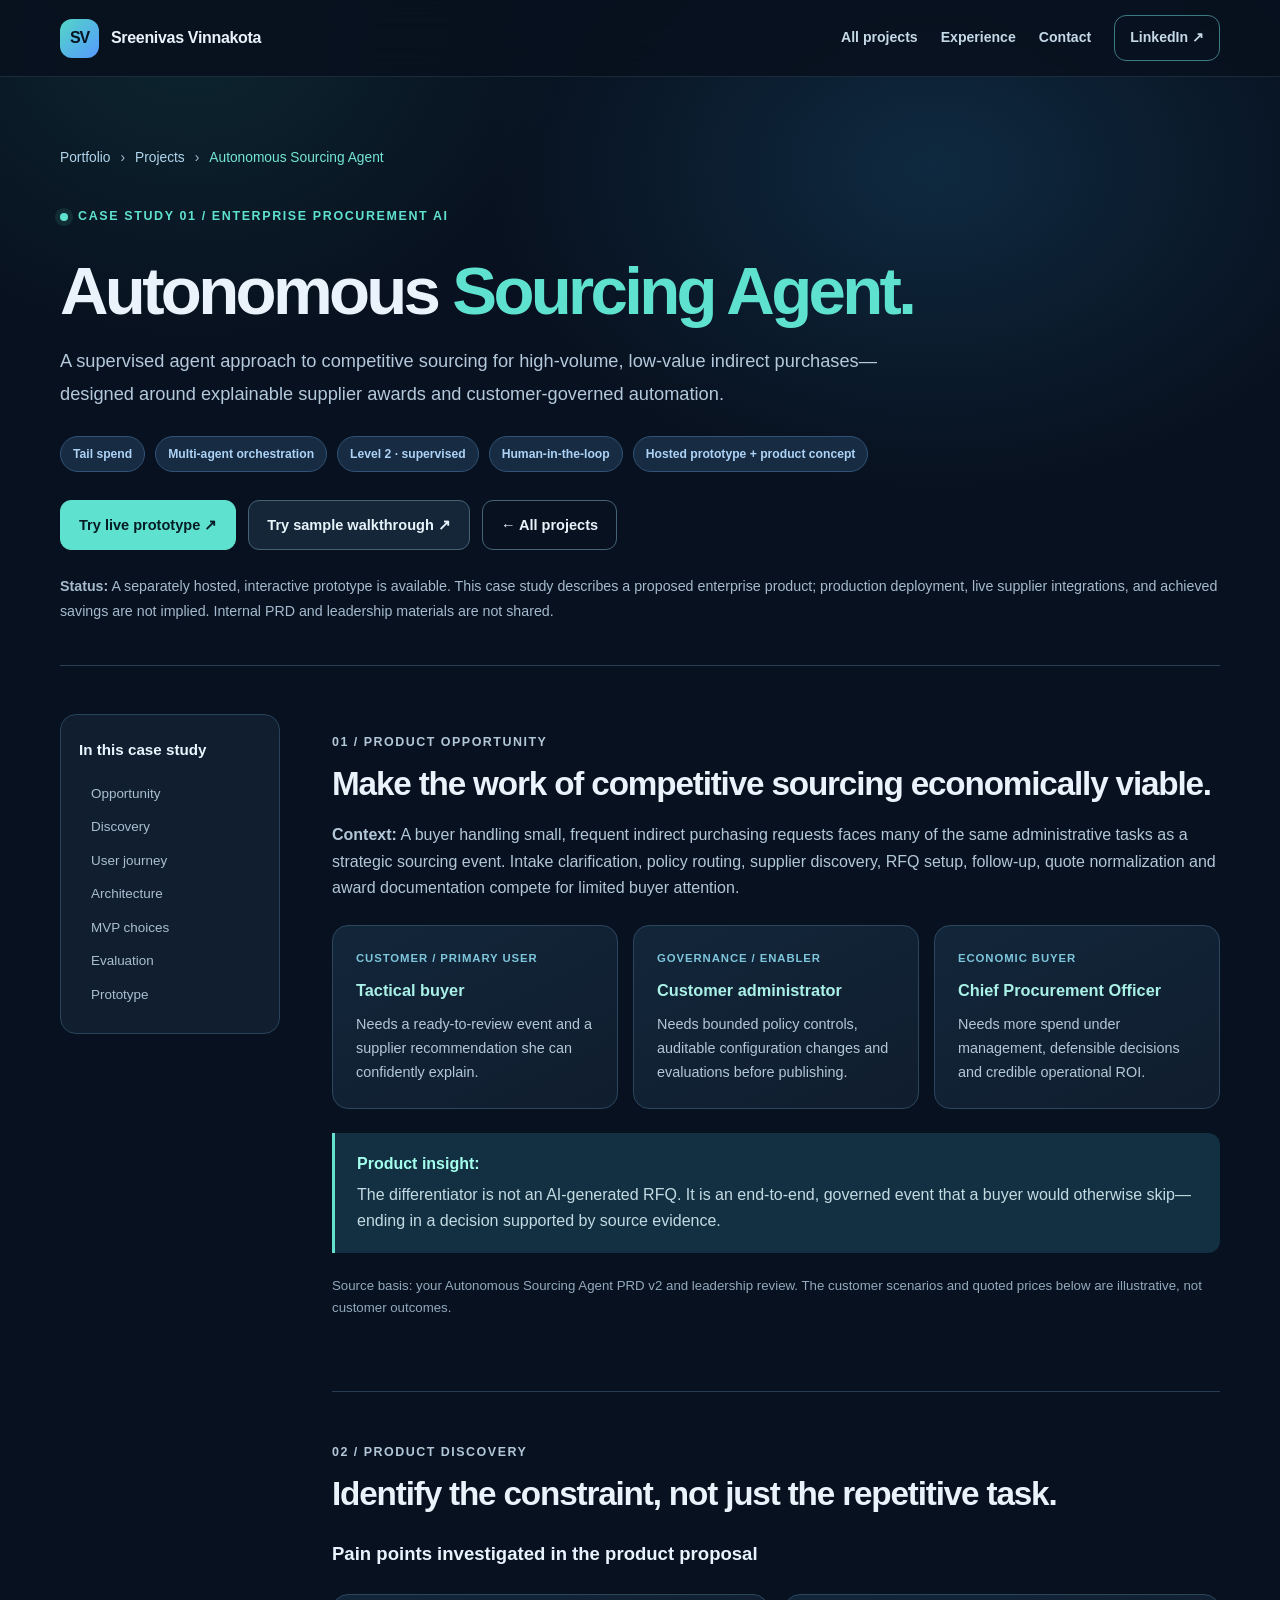
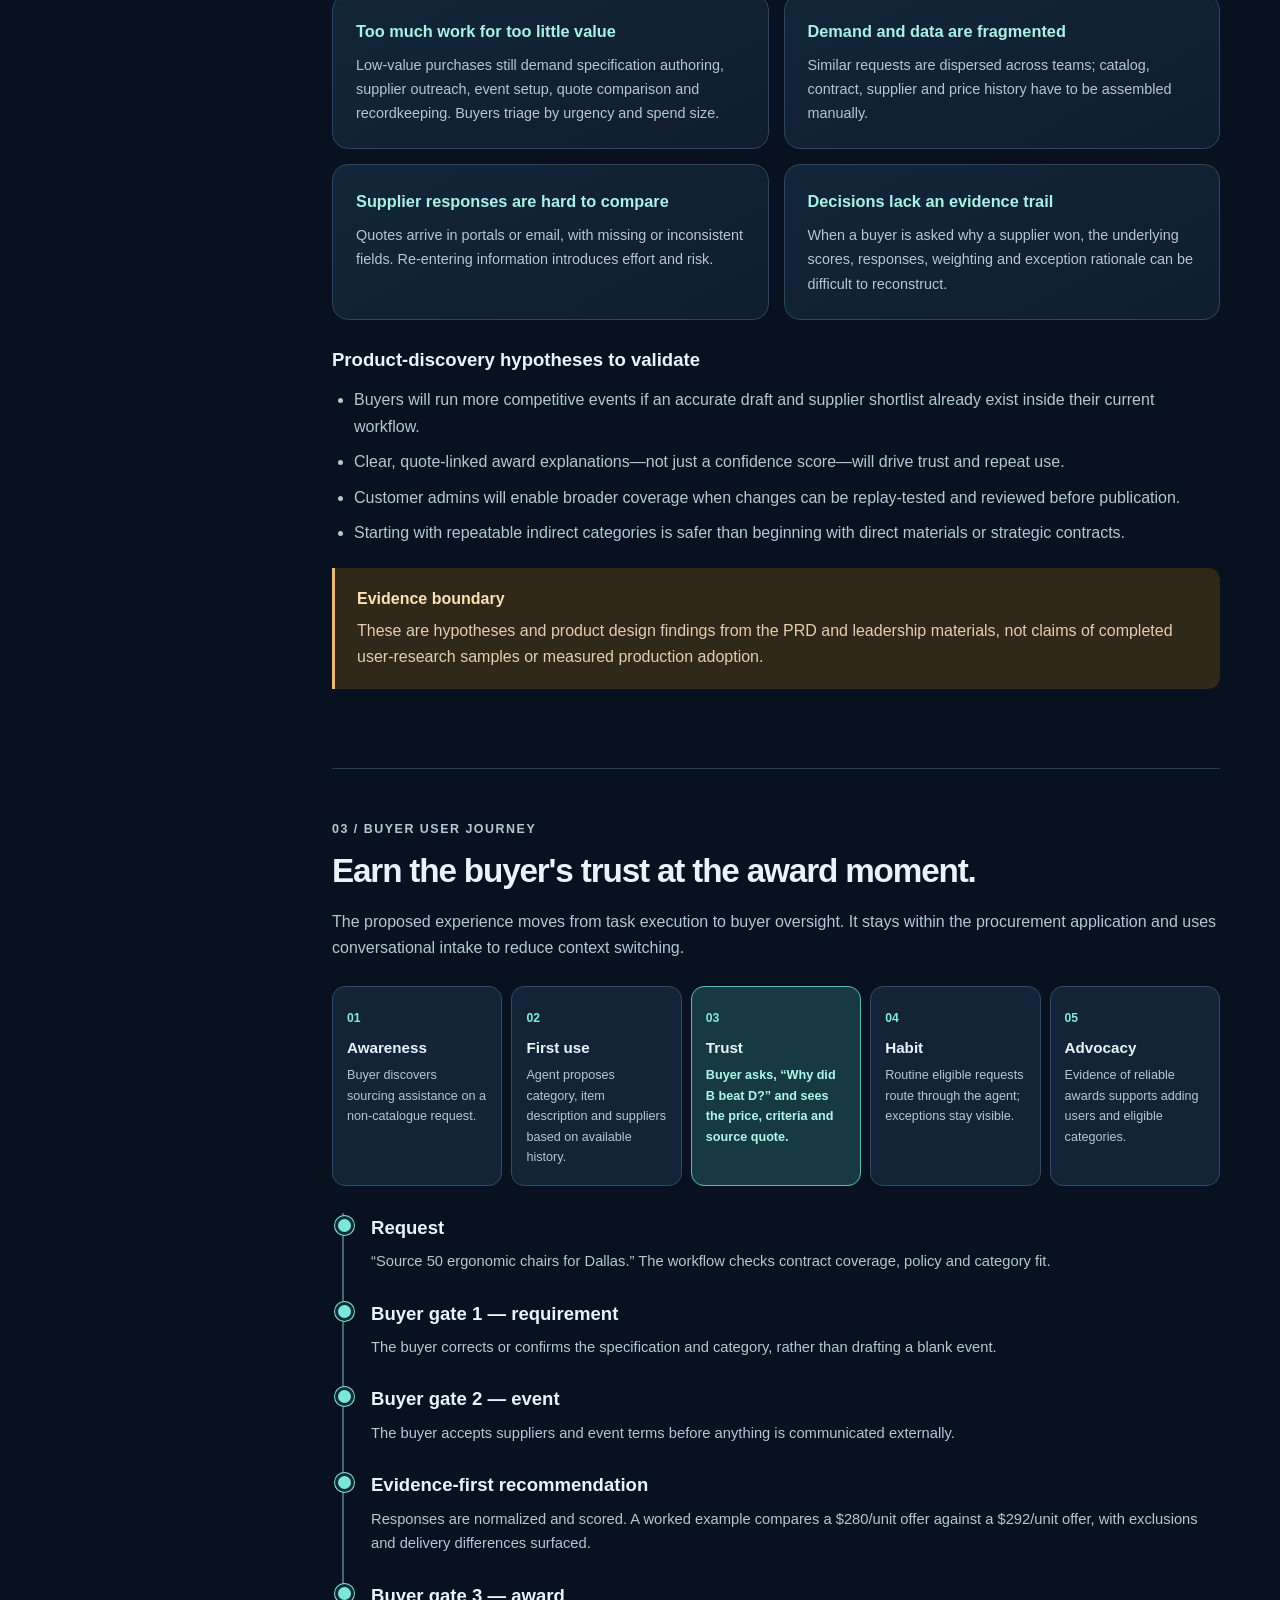
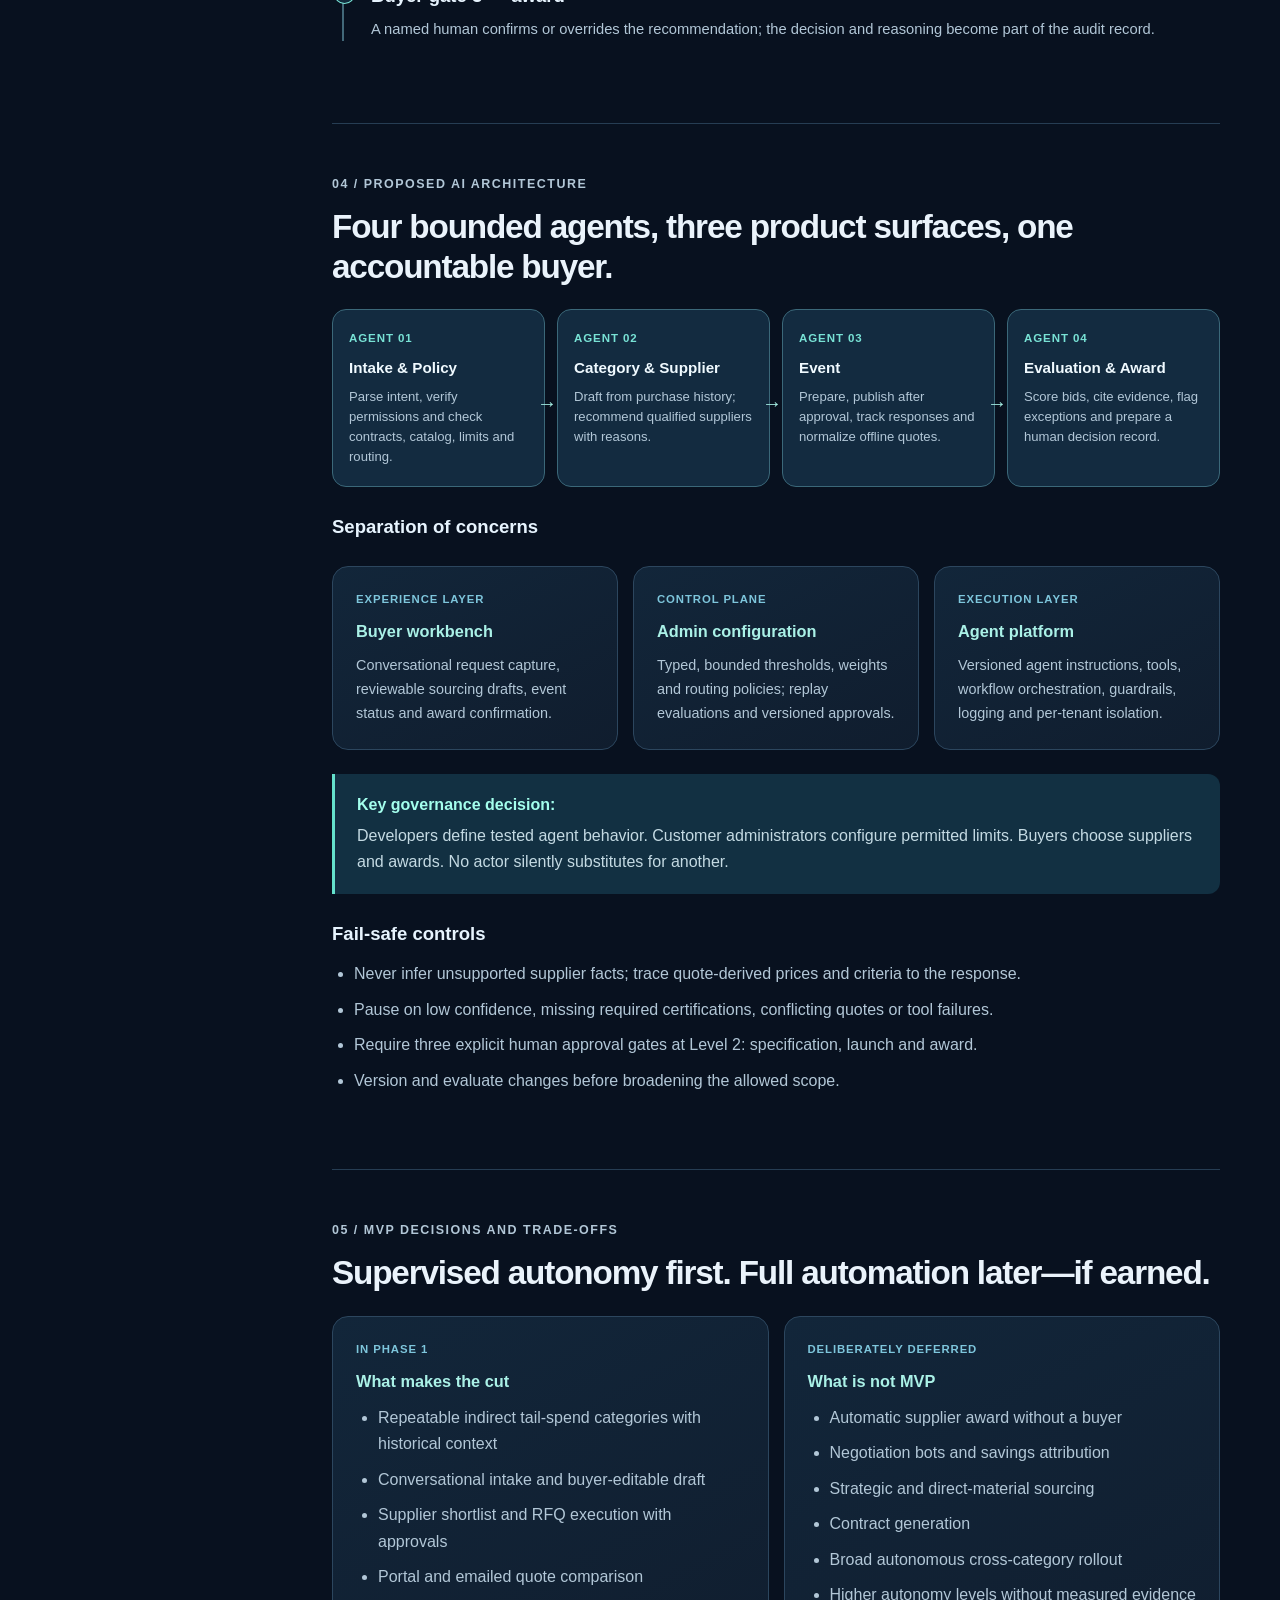
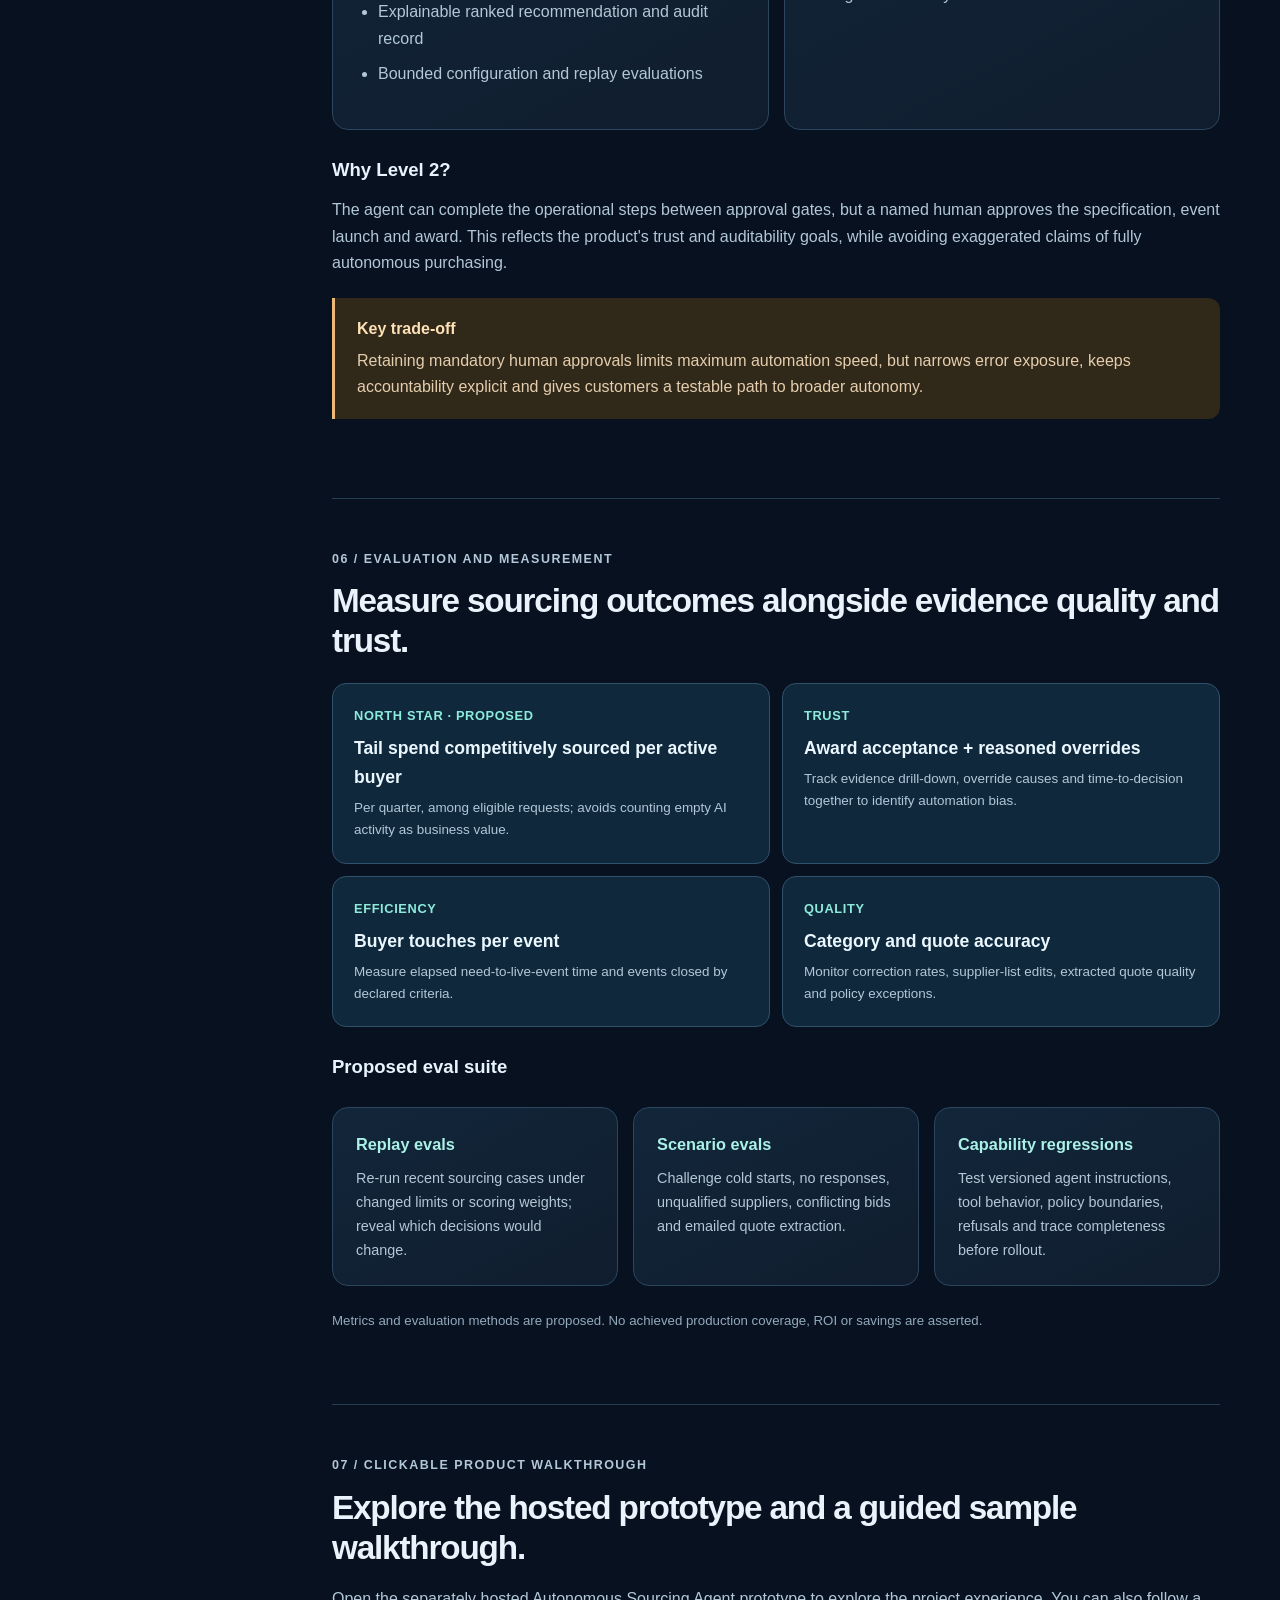
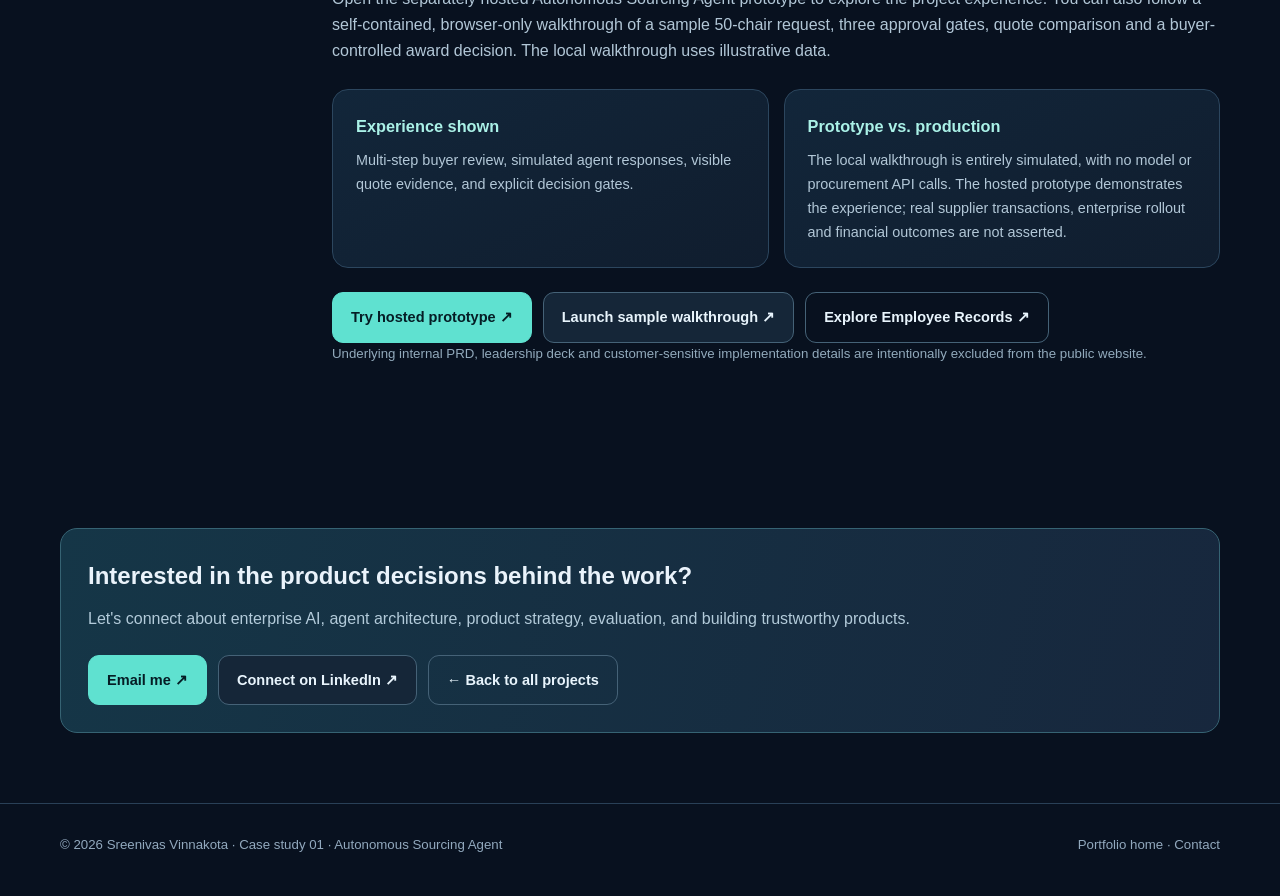
==== commit ed4175ac: "Update index.html" ====
--- a/projects/autonomous-sourcing-agent/index.html
+++ b/projects/autonomous-sourcing-agent/index.html
@@ -1,141 +1,425 @@
-    <!doctype html>
-    <html lang="en">
-    <head>
-      <meta charset="utf-8">
-      <meta name="viewport" content="width=device-width, initial-scale=1">
-      <meta name="theme-color" content="#08111f">
-      <meta name="description" content="Autonomous Sourcing Agent case study: procurement pain points, discovery, four-agent architecture, buyer journey, MVP and AI evaluation strategy.">
-      <meta name="referrer" content="strict-origin-when-cross-origin">
-      <meta property="og:type" content="article">
-      <meta property="og:title" content="Autonomous Sourcing Agent — Product Case Study">
-      <meta property="og:description" content="Autonomous Sourcing Agent case study: procurement pain points, discovery, four-agent architecture, buyer journey, MVP and AI evaluation strategy.">
-      <title>Autonomous Sourcing Agent — Product Case Study | Sreenivas Vinnakota</title>
-      <link rel="stylesheet" href="../../assets/site.css">
-      <link rel="stylesheet" href="../../assets/case-study.css">
-    </head>
-    <body class="case-page">
-      <a class="skip" href="#case-main">Skip to content</a>
-      <header class="topbar"><div class="container nav">
-        <a class="brand" href="../../index.html" aria-label="Sreenivas Vinnakota portfolio home"><span class="logo">SV</span><span>Sreenivas Vinnakota</span></a>
-        <nav class="navlinks" aria-label="Primary navigation"><a href="../../index.html#projects">All projects</a><a href="../../index.html#experience">Experience</a><a href="../../index.html#contact">Contact</a><a class="mini-contact" href="https://www.linkedin.com/in/vasuart/" target="_blank" rel="noopener noreferrer">LinkedIn ↗</a></nav>
-      </div></header>
-      <div class="container">
-        <header class="case-hero">
-          <div class="breadcrumb"><a href="../../index.html">Portfolio</a><span>›</span><a href="../../index.html#projects">Projects</a><span>›</span><span aria-current="page">Autonomous Sourcing Agent</span></div>
-          <p class="eyebrow"><span class="dot"></span> Case study 01 / Enterprise procurement AI</p>
-          <h1>Autonomous <span class="gradient-text">Sourcing Agent.</span></h1>
-          <p class="dek">A supervised agent approach to competitive sourcing for high-volume, low-value indirect purchases—designed around explainable supplier awards and customer-governed automation.</p>
-          <div class="case-overview"><span class="pill">Tail spend</span><span class="pill">Multi-agent orchestration</span><span class="pill">Level 2 · supervised</span><span class="pill">Human-in-the-loop</span><span class="pill">Concept and prototype exploration</span></div>
-          <div class="buttons"><a class="btn primary" href="prototype.html">Try simulated walkthrough ↗</a><a class="btn secondary" href="../../index.html#projects">← All projects</a></div>
-          <p class="case-status"><strong>Status:</strong> Proposed product and illustrative local prototype. The private PRD and leadership materials are not shared, and business outcomes are not presented as achieved.</p>
-        </header>
-        <div class="case-split">
-          <aside class="case-toc" aria-label="Case study sections"><h2>In this case study</h2><a href="#overview">Opportunity</a><a href="#discovery">Discovery</a><a href="#journey">User journey</a><a href="#architecture">Architecture</a><a href="#mvp">MVP choices</a><a href="#evaluation">Evaluation</a><a href="#prototype">Prototype</a></aside>
-          <main class="case-main" id="case-main"><section class="case-section" id="overview">
-  <p class="kicker">01 / Product opportunity</p><h2>Make the work of competitive sourcing economically viable.</h2>
-  <p><strong>Context:</strong> A buyer handling small, frequent indirect purchasing requests faces many of the same administrative tasks as a strategic sourcing event. Intake clarification, policy routing, supplier discovery, RFQ setup, follow-up, quote normalization and award documentation compete for limited buyer attention.</p>
-  <div class="case-grid three">
-    <div class="case-tile"><div class="mini">Customer / primary user</div><h3>Tactical buyer</h3><p>Needs a ready-to-review event and a supplier recommendation she can confidently explain.</p></div>
-    <div class="case-tile"><div class="mini">Governance / enabler</div><h3>Customer administrator</h3><p>Needs bounded policy controls, auditable configuration changes and evaluations before publishing.</p></div>
-    <div class="case-tile"><div class="mini">Economic buyer</div><h3>Chief Procurement Officer</h3><p>Needs more spend under management, defensible decisions and credible operational ROI.</p></div>
-  </div>
-  <div class="case-callout"><strong>Product insight:</strong><p>The differentiator is not an AI-generated RFQ. It is an end-to-end, governed event that a buyer would otherwise skip—ending in a decision supported by source evidence.</p></div>
-  <p class="small-note">Source basis: your Autonomous Sourcing Agent PRD v2 and leadership review. The customer scenarios and quoted prices below are illustrative, not customer outcomes.</p>
+ <!DOCTYPE html>
+
+<html lang="en">
+<head>
+<meta charset="utf-8"/>
+<meta content="width=device-width, initial-scale=1" name="viewport"/>
+<meta content="#08111f" name="theme-color"/>
+<meta content="Autonomous Sourcing Agent case study: procurement pain points, discovery, four-agent architecture, buyer journey, MVP and AI evaluation strategy." name="description"/>
+<meta content="strict-origin-when-cross-origin" name="referrer"/>
+<meta content="article" property="og:type"/>
+<meta content="Autonomous Sourcing Agent — Product Case Study" property="og:title"/>
+<meta content="Autonomous Sourcing Agent case study: procurement pain points, discovery, four-agent architecture, buyer journey, MVP and AI evaluation strategy." property="og:description"/>
+<title>Autonomous Sourcing Agent — Product Case Study | Sreenivas Vinnakota</title>
+
+
+<style id="portfolio-styles">/* Self-contained portfolio styles. No external CSS required. */
+    :root {
+      color-scheme: dark;
+      --bg:#08111f; --surface:#101e30; --surface2:#14253a; --line:#284056;
+      --text:#eaf3fb; --muted:#a2b6ca; --accent:#5fe1d0; --blue:#80b5ff; --white:#ffffff;
+      --max:1160px; --radius:18px;
+    }
+    * { box-sizing:border-box; }
+    html { scroll-behavior:smooth; scroll-padding-top:92px; }
+    body { background:var(--bg); color:var(--text); margin:0; font:16px/1.65 -apple-system, BlinkMacSystemFont, "Segoe UI", Inter, Roboto, Arial, sans-serif; }
+    body::before { content:""; position:absolute; z-index:-1; inset:0 0 auto; height:840px; pointer-events:none;
+      background: radial-gradient(ellipse 50% 55% at 73% 20%,rgba(40,132,186,.21),transparent 70%), radial-gradient(ellipse 42% 54% at 15% 3%,rgba(45,181,154,.13),transparent 70%); }
+    a { color:inherit; text-underline-offset:3px; }
+    a:hover { color:var(--accent); }
+    :focus-visible { outline:3px solid var(--accent); outline-offset:4px; border-radius:4px; }
+    img { max-width:100%; height:auto; display:block; }
+    .container { width:min(var(--max),calc(100% - 44px)); margin-inline:auto; }
+    .skip { position:absolute; left:12px; top:-100px; padding:10px 15px; z-index:99; background:var(--white); color:#061120; }
+    .skip:focus { top:10px; }
+    .topbar { position:sticky; top:0; z-index:20; backdrop-filter:blur(18px); background:rgba(8,17,31,.90); border-bottom:1px solid rgba(124,170,195,.17); }
+    .nav { height:76px; display:flex; align-items:center; justify-content:space-between; gap:20px; }
+    .brand { display:flex; gap:12px; align-items:center; text-decoration:none; font-weight:800; letter-spacing:-.02em; white-space:nowrap; }
+    .logo { display:grid; place-items:center; width:39px; height:39px; background:linear-gradient(135deg,#53d6c6,#5699ff); color:#071321; border-radius:12px; font-weight:900; letter-spacing:-.07em; }
+    .navlinks { display:flex; align-items:center; gap:23px; }
+    .navlinks a { font-size:.88rem; text-decoration:none; color:#c6d9e6; font-weight:600; }
+    .navlinks a:hover { color:var(--accent); }
+    .mini-contact { border:1px solid #3d7b83; padding:10px 15px; border-radius:12px; }
+    .hero { padding:100px 0 84px; display:grid; grid-template-columns:1.24fr .76fr; align-items:center; gap:52px; }
+    .eyebrow { display:inline-flex; align-items:center; gap:10px; color:var(--accent); font-size:.78rem; font-weight:800; letter-spacing:.13em; text-transform:uppercase; }
+    .dot { display:inline-block; width:8px; height:8px; border-radius:50%; background:var(--accent); box-shadow:0 0 0 5px rgba(95,225,208,.1); }
+    h1,h2,h3,h4,p { margin-top:0; }
+    h1 { margin:22px 0 13px; font-size:clamp(3rem,5.4vw,5.3rem); line-height:1.06; letter-spacing:-.055em; }
+    .gradient-text { color:var(--accent); }
+    .hero-role { font-size:1.3rem; color:#c7d9e8; font-weight:650; letter-spacing:-.017em; margin-bottom:16px; }
+    .lede { max-width:655px; color:var(--muted); font-size:1.08rem; line-height:1.85; }
+    .buttons { display:flex; gap:12px; flex-wrap:wrap; margin:28px 0 24px; }
+    .btn { display:inline-flex; align-items:center; justify-content:center; gap:9px; padding:12px 18px; border:1px solid #456277; border-radius:11px; text-decoration:none; font-weight:750; font-size:.91rem; background:#152638; color:#e8f4fc; transition:transform .17s, background .17s; }
+    .btn:hover { transform:translateY(-2px); color:#061321; background:var(--accent); border-color:var(--accent); }
+    .btn.primary { background:var(--accent); border-color:var(--accent); color:#051d25; }
+    .btn.primary:hover { background:#b4fff2; }
+    .btn.secondary { background:transparent; }
+    .hero-meta { display:flex; align-items:center; flex-wrap:wrap; gap:13px 22px; color:#97b2c9; font-size:.9rem; }
+    .hero-meta span { display:inline-flex; gap:7px; align-items:center; }
+    .profile-card { padding:29px; border-radius:27px; border:1px solid #294c60; background:linear-gradient(142deg,#18334a,#101d2c 66%,#14253d); box-shadow:0 35px 90px rgba(0,0,0,.22); }
+    .photo-wrap { width:min(100%,285px); aspect-ratio:1; margin:8px auto 24px; position:relative; border-radius:50%; border:8px solid #203c55; box-shadow:0 0 0 2px #3b7a88,0 20px 50px rgba(0,0,0,.30); overflow:hidden; display:grid; place-items:center; background:linear-gradient(145deg,#245067,#1d2f4b); }
+    .photo-wrap::before { content:"SV"; position:absolute; font-size:5.2rem; font-weight:800; color:#82d8db; }
+    .photo-wrap img { width:100%; height:100%; object-fit:cover; position:relative; }
+    .profile-card h2 { text-align:center; font-size:1.38rem; margin:0 0 3px; letter-spacing:-.02em; }
+    .profile-card .role { color:var(--accent); font-size:.92rem; text-align:center; margin:0 0 14px; }
+    .profile-card .quote { text-align:center; margin:0; font-size:.91rem; color:#acc4d5; }
+    .stats { display:grid; grid-template-columns:repeat(4,1fr); gap:14px; margin:0 auto 102px; }
+    .stat { padding:25px 23px; background:#111f31; border:1px solid #243a51; border-radius:15px; }
+    .stat strong { display:block; color:var(--accent); letter-spacing:-.04em; line-height:1.2; font-size:2.1rem; }
+    .stat span { display:block; margin-top:8px; color:#afc2d2; font-size:.83rem; }
+    .stat small { display:block; color:#819db3; margin-top:5px; font-size:.72rem; }
+    section { padding-block:42px; }
+    .section-head { max-width:820px; margin-bottom:32px; }
+    .kicker { color:var(--accent); font-size:.78rem; font-weight:800; letter-spacing:.12em; text-transform:uppercase; margin:0 0 10px; }
+    .section-head h2 { font-size:clamp(2rem,3.3vw,3.1rem); line-height:1.17; letter-spacing:-.045em; margin-bottom:11px; }
+    .section-head p { color:var(--muted); font-size:1rem; line-height:1.8; }
+    .card { background:var(--surface); border:1px solid var(--line); border-radius:var(--radius); }
+    .featured { overflow:hidden; }
+    .project-media { overflow:hidden; background:#0e1c31; border-bottom:1px solid #294258; }
+    .project-media img { width:100%; aspect-ratio:2/1; object-fit:cover; object-position:center 36%; }
+    .feature-body { padding:30px; }
+    .pills { display:flex; gap:9px; flex-wrap:wrap; margin-bottom:13px; }
+    .pill { display:inline-block; font-size:.76rem; font-weight:750; color:#acd2f5; border:1px solid #315276; background:#172b43; padding:5px 10px; border-radius:99px; }
+    .pill.mint { color:#9bf2e2; background:rgba(29,110,103,.23); border-color:#2e706d; }
+    .feature-body h3 { font-size:clamp(1.65rem,2.65vw,2.45rem); margin-bottom:12px; line-height:1.15; letter-spacing:-.03em; }
+    .feature-body .intro { color:#b8cddd; max-width:940px; font-size:1rem; }
+    .three-col { display:grid; grid-template-columns:repeat(3,minmax(0,1fr)); gap:14px; margin:23px 0; }
+    .info { border:1px solid #2a4158; border-radius:13px; padding:18px; background:#112338; }
+    .info h4 { margin-bottom:7px; font-size:1rem; color:#b0f1e8; }
+    .info p { margin:0; color:#aabfd0; font-size:.89rem; }
+    .feature-body h4.subhead { font-size:1.07rem; margin:27px 0 14px; }
+    .agent-grid { display:grid; grid-template-columns:repeat(4,minmax(0,1fr)); gap:11px; margin-top:8px; }
+    .agent { background:linear-gradient(160deg,#1a3550,#15273b); border:1px solid #3a5971; border-radius:12px; padding:16px; }
+    .agent .step { width:30px; height:30px; display:grid; place-items:center; border-radius:8px; background:#284b58; color:#91eee0; font-size:.85rem; font-weight:850; margin-bottom:10px; }
+    .agent h5 { margin:0 0 6px; font-size:.88rem; }
+    .agent p { margin:0; font-size:.8rem; color:#a4bdd2; line-height:1.6; }
+    .note { margin:19px 0 0; color:#a6c5d4; padding:13px 16px; background:#102738; border-left:3px solid var(--accent); border-radius:0 8px 8px 0; font-size:.87rem; }
+    .project-actions { margin-top:25px; display:flex; gap:12px; flex-wrap:wrap; }
+    .project-actions .btn { min-width:165px; }
+    .smallcaps { font-size:.78rem; font-weight:800; text-transform:uppercase; letter-spacing:.09em; color:#6dddcf; }
+    .other-grid { display:grid; grid-template-columns:repeat(3,minmax(0,1fr)); gap:16px; }
+    .other { padding:24px; }
+    .other h3 { margin:12px 0 9px; font-size:1.16rem; letter-spacing:-.02em; }
+    .other p { color:#a7bed0; font-size:.9rem; margin-bottom:16px; }
+    .other .tag { color:#8bf0dd; font-size:.75rem; font-weight:700; letter-spacing:.08em; }
+    .other .links { margin-top:15px; display:flex; gap:12px; flex-wrap:wrap; font-size:.83rem; }
+    .text-link { color:#8ecaff; font-weight:750; text-decoration:none; }
+    .about-grid { display:grid; grid-template-columns:1.1fr .9fr; gap:18px; }
+    .about-box { padding:29px; }
+    .about-box p { color:#b5c9d8; }
+    .about-box p:last-child { margin-bottom:0; }
+    .skill-items { display:flex; flex-wrap:wrap; gap:9px; margin-top:10px; }
+    .skill-items span { border:1px solid #365067; background:#152a40; border-radius:9px; padding:7px 10px; font-size:.81rem; color:#b9d7e8; }
+    .timeline { display:grid; gap:15px; }
+    .job { display:grid; grid-template-columns:205px 1fr; gap:20px; padding:26px; }
+    .job-period { color:var(--accent); font-size:.8rem; font-weight:800; padding-top:3px; }
+    .job h3 { font-size:1.17rem; line-height:1.35; margin:0 0 4px; }
+    .job .company { color:#9fc2d8; font-size:.88rem; margin-bottom:12px; }
+    .job ul { margin:0; padding-left:18px; color:#b1c7d7; font-size:.9rem; }
+    .job li + li { margin-top:6px; }
+    .education-grid { display:grid; grid-template-columns:repeat(2,1fr); gap:16px; }
+    .edu { padding:25px; }
+    .edu .years { color:var(--accent); font-size:.83rem; font-weight:750; }
+    .edu h3 { margin:7px 0 6px; font-size:1.21rem; }
+    .edu p { color:var(--muted); margin:0; font-size:.91rem; }
+    .cert-grid { display:grid; grid-template-columns:repeat(2,minmax(0,1fr)); gap:13px; }
+    .cert { padding:17px 20px; display:flex; gap:14px; align-items:flex-start; }
+    .cert .check { flex:0 0 24px; width:24px; height:24px; display:grid; place-items:center; background:#204638; border:1px solid #377f65; color:#9effd6; border-radius:50%; font-size:.79rem; font-weight:bold; }
+    .cert strong { display:block; font-size:.92rem; font-weight:750; line-height:1.45; }
+    .cert small { display:block; color:#a1b8cb; margin-top:3px; }
+    .awards { display:flex; gap:13px; flex-wrap:wrap; }
+    .award { flex:1; min-width:220px; padding:24px; }
+    .award h3 { color:#f7d998; font-size:1.1rem; margin:7px 0; }
+    .award p { color:#b4c7d5; font-size:.89rem; margin:0; }
+    .contact-card { margin-top:10px; padding:44px; display:flex; align-items:center; justify-content:space-between; gap:28px; background:linear-gradient(120deg,#123342,#132138 72%); }
+    .contact-card h2 { font-size:clamp(1.8rem,3vw,2.65rem); letter-spacing:-.04em; margin:0 0 9px; }
+    .contact-card p { max-width:560px; color:#aecbdc; margin:0; }
+    .contact-card .buttons { margin:0; }
+    footer { margin-top:70px; border-top:1px solid #294057; padding:30px 0 40px; }
+    .footer-grid { display:flex; justify-content:space-between; flex-wrap:wrap; gap:15px; color:#92a9be; font-size:.83rem; }
+    .footer-grid a { text-decoration:none; }
+
+    /* Autonomous Sourcing Agent — public case study */
+    .sourcing-feature { margin-top:25px; scroll-margin-top:98px; }
+    .sourcing-banner { padding:34px 34px 30px; background:linear-gradient(125deg,#0e3040 0%,#16273f 58%,#1b2c49 100%); border-bottom:1px solid #355369; }
+    .sourcing-banner-top { display:flex; justify-content:space-between; flex-wrap:wrap; align-items:center; gap:18px; margin-bottom:26px; }
+    .sourcing-banner .kicker { margin:0; }
+    .sourcing-banner-top .pill { margin:0; }
+    .sourcing-banner h3 { font-size:clamp(1.55rem,3vw,2.65rem); line-height:1.18; letter-spacing:-.04em; margin-bottom:8px; }
+    .sourcing-banner .summary { color:#bad5e1; margin:0 0 25px; max-width:850px; font-size:1rem; }
+    .sourcing-flow { display:grid; grid-template-columns:repeat(4,minmax(0,1fr)); gap:10px; }
+    .sourcing-node { position:relative; padding:15px 16px; border:1px solid rgba(101,205,205,.34); border-radius:12px; background:rgba(6,20,35,.45); }
+    .sourcing-node:not(:last-child)::after { content:'→'; position:absolute; top:50%; right:-11px; transform:translateY(-50%); color:#90e5d8; font-size:1.3rem; z-index:1; font-weight:800; }
+    .sourcing-node small { color:var(--accent); display:block; font-size:.71rem; font-weight:850; letter-spacing:.08em; text-transform:uppercase; margin-bottom:4px; }
+    .sourcing-node strong { font-size:.94rem; line-height:1.3; display:block; }
+    .sourcing-node span { font-size:.77rem; color:#a8c4d4; line-height:1.5; display:block; margin-top:4px; }
+    .sourcing-gates { display:grid; grid-template-columns:repeat(3,minmax(0,1fr)); gap:11px; margin:14px 0 24px; }
+    .sourcing-gate { display:flex; align-items:flex-start; gap:10px; background:#172a3e; padding:15px; border:1px solid #355168; border-radius:12px; }
+    .sourcing-gate .gate-number { font-size:.73rem; font-weight:900; color:#072525; background:#79e6d9; flex-shrink:0; border-radius:7px; padding:4px 7px; }
+    .sourcing-gate strong { display:block; font-size:.88rem; }
+    .sourcing-gate p { margin:3px 0 0; color:#a5bccf; font-size:.8rem; line-height:1.5; }
+    .sourcing-bottom { background:#102438; border:1px solid #27445b; padding:17px 19px; border-radius:12px; margin:20px 0 0; }
+    .sourcing-bottom h4 { margin:0 0 6px; color:#c8fff4; }
+    .sourcing-bottom p { margin:0; color:#aac6d7; font-size:.9rem; }
+    .sourcing-metric { display:flex; flex-wrap:wrap; gap:10px; margin:15px 0 0; }
+    .sourcing-metric span { color:#a8d8ef; background:#132c45; border:1px solid #2d5268; border-radius:9px; font-size:.79rem; padding:6px 10px; }
+    @media(max-width:760px) { .sourcing-flow { grid-template-columns:repeat(2,1fr); } .sourcing-node::after { display:none; } .sourcing-gates { grid-template-columns:1fr; } .sourcing-banner { padding:25px 20px; } }
+    @media(max-width:460px) { .sourcing-flow { grid-template-columns:1fr; } }
+    @media(max-width:950px) { .hero { gap:32px; } .navlinks { gap:12px; } .stat { padding:18px; } .agent-grid { grid-template-columns:repeat(2,1fr); } }
+    @media(max-width:760px) {
+      .nav { height:auto; min-height:70px; padding:14px 0; flex-wrap:wrap; }
+      .brand { font-size:.95rem; }
+      .navlinks { width:100%; overflow-x:auto; gap:17px; padding-bottom:3px; }
+      .navlinks a { font-size:.8rem; white-space:nowrap; }
+      .hero { grid-template-columns:1fr; padding:55px 0 45px; }
+      .profile-card { max-width:450px; width:100%; margin:auto; }
+      .stats { grid-template-columns:repeat(2,1fr); margin-bottom:55px; }
+      .three-col,.other-grid,.about-grid,.education-grid,.cert-grid { grid-template-columns:1fr; }
+      .job { grid-template-columns:1fr; gap:6px; padding:20px; }
+      .contact-card { flex-direction:column; align-items:flex-start; padding:28px; }
+    }
+    @media(max-width:460px) { .container { width:min(var(--max),calc(100% - 28px)); } h1 { font-size:3rem; } .hero-meta { font-size:.8rem; } .agent-grid { grid-template-columns:1fr; } .feature-body { padding:20px; } .stat strong { font-size:1.6rem; } .buttons .btn { flex:1; } .profile-card { padding:22px; } }
+    @media(prefers-reduced-motion:reduce) { html { scroll-behavior:auto; } .btn { transition:none; } }
+    @media print { .topbar,.buttons,.skip { display:none; } body { background:#fff; color:#111; } section,.card { break-inside:avoid; } }
+
+/* Shared styles for long-form product-management case studies */
+:root { --amber:#ffc785; }
+body.case-page { background:#08111f; }
+.case-hero { padding-top:70px; padding-bottom:42px; border-bottom:1px solid #284056; }
+.breadcrumb { display:flex; align-items:center; flex-wrap:wrap; gap:10px; color:#a6bbcd; font-size:.86rem; margin-bottom:33px; }
+.breadcrumb a { color:#b2d6ee; text-decoration:none; }
+.breadcrumb span[aria-current] { color:#74e6d5; }
+.case-hero h1 { font-size:clamp(2.9rem,5.25vw,5rem); max-width:980px; margin:16px 0 18px; }
+.case-hero .dek { max-width:880px; color:#b4c9dc; font-size:1.14rem; line-height:1.8; }
+.case-overview { display:flex; gap:10px; flex-wrap:wrap; margin:26px 0 5px; }
+.case-overview .pill { padding:7px 12px; }
+.case-status { margin:22px 0 0; font-size:.89rem; color:#a5bbcd; line-height:1.7; }
+.case-split { display:grid; grid-template-columns:220px minmax(0,1fr); gap:52px; align-items:start; padding:48px 0 30px; }
+.case-toc { position:sticky; top:110px; border:1px solid #29445a; background:#101e30; border-radius:16px; padding:22px 18px; }
+.case-toc h2 { margin:0 0 15px; color:#e8f6ff; font-size:.95rem; }
+.case-toc a { display:block; padding:8px 10px; border-left:2px solid transparent; color:#aabfd2; font-size:.84rem; line-height:1.3; text-decoration:none; }
+.case-toc a:hover,.case-toc a:focus { color:#92eedf; background:#152a3f; border-left-color:#65e3d1; }
+.case-main { min-width:0; }
+.case-section { border-bottom:1px solid #263d53; padding:18px 0 57px; margin-bottom:32px; scroll-margin-top:98px; }
+.case-section:last-child { border-bottom:0; }
+.case-section .kicker { margin-bottom:12px; }
+.case-section h2 { font-size:clamp(1.85rem,2.6vw,2.7rem); line-height:1.2; letter-spacing:-.035em; margin-bottom:18px; }
+.case-section h3 { font-size:1.16rem; margin:25px 0 12px; color:#e7f4fe; }
+.case-section p,.case-section li { color:#b2c7d7; }
+.case-section p { margin-bottom:15px; }
+.case-section ul,.case-section ol { padding-left:22px; margin:10px 0 18px; }
+.case-section li { margin-bottom:9px; }
+.case-grid { display:grid; grid-template-columns:repeat(2,minmax(0,1fr)); gap:15px; margin:24px 0; }
+.case-grid.three { grid-template-columns:repeat(3,minmax(0,1fr)); }
+.case-tile { border:1px solid #2c465e; background:linear-gradient(152deg,#12263a,#101d2e); border-radius:16px; padding:23px; }
+.case-tile h3 { color:#aaf1e7; margin:0 0 8px; font-size:1.02rem; }
+.case-tile p { font-size:.9rem; line-height:1.68; margin:0; }
+.case-tile .mini { color:#7ec6dc; text-transform:uppercase; font-size:.71rem; font-weight:800; letter-spacing:.08em; margin-bottom:9px; }
+.case-callout { border-left:3px solid #64e1cc; border-radius:0 12px 12px 0; background:#123042; padding:18px 22px; margin:22px 0; color:#e3f3f7; }
+.case-callout strong { color:#a4ffed; }
+.case-callout p { margin:5px 0 0; color:#c4dae3; }
+.case-callout.warn { border-left-color:#edb977; background:#302819; }
+.case-callout.warn strong { color:#ffe1b6; }
+.case-callout.warn p { color:#e5ceae; }
+.case-flow { display:grid; grid-template-columns:repeat(4,minmax(0,1fr)); gap:12px; margin:22px 0; }
+.case-flow .node { padding:19px 16px; border-radius:14px; background:#132b40; border:1px solid #3b6879; position:relative; }
+.case-flow .node:not(:last-child):after { content:'→'; position:absolute; right:-13px; top:44%; color:#a6f0e5; font-size:1.25rem; font-weight:900; z-index:2; }
+.case-flow .node small { display:block; color:#78e2d5; font-size:.72rem; text-transform:uppercase; letter-spacing:.08em; font-weight:800; }
+.case-flow .node strong { color:#f0faff; display:block; font-size:.95rem; margin:7px 0; }
+.case-flow .node p { font-size:.82rem; line-height:1.52; margin:0; }
+.case-journey { display:grid; grid-template-columns:repeat(5,minmax(0,1fr)); gap:9px; margin:24px 0; }
+.case-journey .stage { background:#132438; border:1px solid #304a62; border-radius:13px; padding:17px 14px; }
+.case-journey .stage:nth-child(3) { background:#173a42; border-color:#59beb6; }
+.case-journey .stage .number { color:#83ead9; font-size:.76rem; font-weight:900; }
+.case-journey .stage h3 { font-size:.95rem; margin:5px 0; }
+.case-journey .stage p { font-size:.79rem; line-height:1.62; margin:0; }
+.case-journey .stage .emphasis { color:#adf8eb; font-weight:700; }
+.case-timeline { border-left:2px solid #426878; margin:27px 0 20px 10px; padding-left:27px; }
+.case-timeline .point { position:relative; margin-bottom:25px; }
+.case-timeline .point::before { content:''; position:absolute; width:13px; height:13px; background:#7ae8d9; border:3px solid #112a3c; box-shadow:0 0 0 1px #7ae8d9; left:-36px; top:3px; border-radius:50%; }
+.case-timeline .point h3 { margin:0 0 6px; }
+.case-timeline .point p { margin:0; font-size:.92rem; }
+.case-metrics { display:grid; grid-template-columns:repeat(2,minmax(0,1fr)); gap:12px; margin:22px 0; }
+.case-metric { padding:21px; border:1px solid #31516b; border-radius:14px; background:#10283c; }
+.case-metric span { display:block; color:#8debdc; font-weight:800; font-size:.8rem; text-transform:uppercase; letter-spacing:.05em; }
+.case-metric strong { display:block; font-size:1.1rem; margin:8px 0 5px; color:#eaf7ff; }
+.case-metric p { font-size:.84rem; margin:0; }
+.case-links { display:flex; flex-wrap:wrap; gap:11px; margin-top:23px; }
+.case-section .small-note { font-size:.83rem; color:#92aabc; }
+.case-divider { display:block; height:1px; background:#284157; margin:25px 0; }
+.case-image { margin:23px 0; overflow:hidden; border:1px solid #335166; border-radius:16px; }
+.case-image img { width:100%; max-height:460px; object-fit:cover; object-position:center; }
+.case-image figcaption { background:#14293c; padding:9px 15px; font-size:.81rem; color:#a8c3d7; }
+.case-bottom-cta { background:linear-gradient(105deg,#153647,#17273d); padding:27px; border:1px solid #366373; border-radius:17px; margin:30px 0; }
+.case-bottom-cta h2 { font-size:1.5rem; margin:0 0 10px; }
+.case-bottom-cta p { color:#b3cbda; }
+.prototype-shell { background:#102135; border:1px solid #35566c; border-radius:18px; overflow:hidden; }
+.proto-top { background:#18334a; padding:22px 24px; display:flex; justify-content:space-between; align-items:center; gap:12px; flex-wrap:wrap; border-bottom:1px solid #355269; }
+.proto-top strong { font-size:1.04rem; }
+.proto-top span { color:#bdd7e1; font-size:.86rem; }
+.proto-inner { padding:26px; }
+.proto-progress { display:grid; grid-template-columns:repeat(5,minmax(0,1fr)); gap:8px; margin-bottom:26px; }
+.proto-progress .step { background:#182d41; border-radius:10px; padding:9px 7px; border:1px solid #2d4960; color:#9bb3c7; text-align:center; font-size:.8rem; font-weight:750; }
+.proto-progress .step.active { background:#275a5a; border-color:#79e8d6; color:#edfffb; }
+.proto-progress .step.done { border-color:#439a8e; color:#9beadf; }
+.proto-panel h2 { margin:0 0 12px; font-size:1.65rem; }
+.proto-panel p { color:#bdd0de; }
+.proto-dialog { padding:22px; border:1px solid #355268; border-radius:14px; background:#0f1d30; margin:20px 0; }
+.proto-dialog .who { color:#79e2d7; text-transform:uppercase; font-weight:800; font-size:.76rem; letter-spacing:.06em; }
+.proto-dialog p { margin:8px 0 0; }
+.proto-table { width:100%; border-collapse:collapse; margin:18px 0; font-size:.92rem; }
+.proto-table th,.proto-table td { padding:13px 10px; text-align:left; border-bottom:1px solid #335066; }
+.proto-table th { color:#9bdedc; }
+.proto-table td { color:#bdd3e4; }
+.proto-nav { margin:27px 0 0; display:flex; flex-wrap:wrap; gap:11px; justify-content:space-between; }
+.proto-nav button { font:inherit; cursor:pointer; }
+.proto-nav button:disabled { opacity:.4; cursor:not-allowed; }
+.proto-choices { display:flex; flex-wrap:wrap; gap:10px; margin:15px 0; }
+.proto-choices label { border:1px solid #3c5b6d; border-radius:12px; padding:12px 17px; display:inline-flex; gap:9px; align-items:center; color:#d0e4f1; }
+.proto-choices input { accent-color:#58cfbb; }
+.proto-result { padding:19px; margin:18px 0; background:#123a40; border:1px solid #4d9f93; border-radius:13px; }
+.proto-result strong { color:#c3fff4; }
+.prototype-disclaimer { padding:17px 23px; background:#211f23; color:#e2cbb8; border-top:1px solid #514036; font-size:.84rem; }
+@media(max-width:1080px){.case-journey{grid-template-columns:repeat(3,minmax(0,1fr))}.case-flow{grid-template-columns:repeat(2,minmax(0,1fr))}.case-flow .node:after{display:none}.case-grid.three{grid-template-columns:1fr 1fr}}
+@media(max-width:830px){.case-split{grid-template-columns:1fr;gap:16px}.case-toc{position:static;display:flex;align-items:center;gap:8px;overflow-x:auto;padding:13px 14px}.case-toc h2{display:none}.case-toc a{border-left:0;border-bottom:2px solid transparent;white-space:nowrap}.case-toc a:hover{border-bottom-color:#65e3d1;border-left:0}.case-section{padding-bottom:40px}}
+@media(max-width:600px){.case-hero{padding-top:45px}.case-grid,.case-grid.three,.case-metrics,.case-flow,.case-journey{grid-template-columns:1fr}.proto-progress{grid-template-columns:repeat(5,minmax(0,1fr))}.proto-progress .step{font-size:.64rem;padding:10px 4px}.proto-inner{padding:17px}.proto-top{padding:16px}.case-hero .dek{font-size:1rem}}
+@media print {.case-toc{display:none}.case-split{display:block}.case-main{width:100%}.case-section{break-inside:avoid}}
+
+
+/* Cross-browser safety and layout fixes */
+[hidden] { display: none !important; }
+html { min-width: 0; }
+body { min-width: 0; overflow-wrap: break-word; }
+.hero > *, .case-split > *, .case-grid > *, .sourcing-flow > * { min-width: 0; }
+@media (max-width: 760px) {
+  .topbar .navlinks { scrollbar-width: thin; scrollbar-color: #497a88 transparent; }
+  .navlinks { -webkit-overflow-scrolling: touch; }
+  .btn { min-height: 44px; }
+}
+</style></head>
+<body class="case-page">
+<a class="skip" href="#case-main">Skip to content</a>
+<header class="topbar"><div class="container nav">
+<a aria-label="Sreenivas Vinnakota portfolio home" class="brand" href="../../index.html"><span class="logo">SV</span><span>Sreenivas Vinnakota</span></a>
+<nav aria-label="Primary navigation" class="navlinks"><a href="../../index.html#projects">All projects</a><a href="../../index.html#experience">Experience</a><a href="../../index.html#contact">Contact</a><a class="mini-contact" href="https://www.linkedin.com/in/vasuart/" rel="noopener noreferrer" target="_blank">LinkedIn ↗</a></nav>
+</div></header>
+<div class="container">
+<header class="case-hero">
+<div class="breadcrumb"><a href="../../index.html">Portfolio</a><span>›</span><a href="../../index.html#projects">Projects</a><span>›</span><span aria-current="page">Autonomous Sourcing Agent</span></div>
+<p class="eyebrow"><span class="dot"></span> Case study 01 / Enterprise procurement AI</p>
+<h1>Autonomous <span class="gradient-text">Sourcing Agent.</span></h1>
+<p class="dek">A supervised agent approach to competitive sourcing for high-volume, low-value indirect purchases—designed around explainable supplier awards and customer-governed automation.</p>
+<div class="case-overview"><span class="pill">Tail spend</span><span class="pill">Multi-agent orchestration</span><span class="pill">Level 2 · supervised</span><span class="pill">Human-in-the-loop</span><span class="pill">Hosted prototype + product concept</span></div>
+<div class="buttons"><a class="btn primary" href="https://autonomous-sourcing-agent.vercel.app/" target="_blank" rel="noopener noreferrer" aria-label="Try the hosted Autonomous Sourcing Agent prototype in a new tab">Try live prototype ↗</a><a class="btn" href="prototype.html">Try sample walkthrough ↗</a><a class="btn secondary" href="../../index.html#projects">← All projects</a></div>
+<p class="case-status"><strong>Status:</strong> A separately hosted, interactive prototype is available. This case study describes a proposed enterprise product; production deployment, live supplier integrations, and achieved savings are not implied. Internal PRD and leadership materials are not shared.</p>
+</header>
+<div class="case-split">
+<aside aria-label="Case study sections" class="case-toc"><h2>In this case study</h2><a href="#overview">Opportunity</a><a href="#discovery">Discovery</a><a href="#journey">User journey</a><a href="#architecture">Architecture</a><a href="#mvp">MVP choices</a><a href="#evaluation">Evaluation</a><a href="#prototype">Prototype</a></aside>
+<main class="case-main" id="case-main"><section class="case-section" id="overview">
+<p class="kicker">01 / Product opportunity</p><h2>Make the work of competitive sourcing economically viable.</h2>
+<p><strong>Context:</strong> A buyer handling small, frequent indirect purchasing requests faces many of the same administrative tasks as a strategic sourcing event. Intake clarification, policy routing, supplier discovery, RFQ setup, follow-up, quote normalization and award documentation compete for limited buyer attention.</p>
+<div class="case-grid three">
+<div class="case-tile"><div class="mini">Customer / primary user</div><h3>Tactical buyer</h3><p>Needs a ready-to-review event and a supplier recommendation she can confidently explain.</p></div>
+<div class="case-tile"><div class="mini">Governance / enabler</div><h3>Customer administrator</h3><p>Needs bounded policy controls, auditable configuration changes and evaluations before publishing.</p></div>
+<div class="case-tile"><div class="mini">Economic buyer</div><h3>Chief Procurement Officer</h3><p>Needs more spend under management, defensible decisions and credible operational ROI.</p></div>
+</div>
+<div class="case-callout"><strong>Product insight:</strong><p>The differentiator is not an AI-generated RFQ. It is an end-to-end, governed event that a buyer would otherwise skip—ending in a decision supported by source evidence.</p></div>
+<p class="small-note">Source basis: your Autonomous Sourcing Agent PRD v2 and leadership review. The customer scenarios and quoted prices below are illustrative, not customer outcomes.</p>
 </section>
 <section class="case-section" id="discovery">
-  <p class="kicker">02 / Product discovery</p><h2>Identify the constraint, not just the repetitive task.</h2>
-  <h3>Pain points investigated in the product proposal</h3>
-  <div class="case-grid">
-    <div class="case-tile"><h3>Too much work for too little value</h3><p>Low-value purchases still demand specification authoring, supplier outreach, event setup, quote comparison and recordkeeping. Buyers triage by urgency and spend size.</p></div>
-    <div class="case-tile"><h3>Demand and data are fragmented</h3><p>Similar requests are dispersed across teams; catalog, contract, supplier and price history have to be assembled manually.</p></div>
-    <div class="case-tile"><h3>Supplier responses are hard to compare</h3><p>Quotes arrive in portals or email, with missing or inconsistent fields. Re-entering information introduces effort and risk.</p></div>
-    <div class="case-tile"><h3>Decisions lack an evidence trail</h3><p>When a buyer is asked why a supplier won, the underlying scores, responses, weighting and exception rationale can be difficult to reconstruct.</p></div>
-  </div>
-  <h3>Product-discovery hypotheses to validate</h3>
-  <ul>
-    <li>Buyers will run more competitive events if an accurate draft and supplier shortlist already exist inside their current workflow.</li>
-    <li>Clear, quote-linked award explanations—not just a confidence score—will drive trust and repeat use.</li>
-    <li>Customer admins will enable broader coverage when changes can be replay-tested and reviewed before publication.</li>
-    <li>Starting with repeatable indirect categories is safer than beginning with direct materials or strategic contracts.</li>
-  </ul>
-  <div class="case-callout warn"><strong>Evidence boundary</strong><p>These are hypotheses and product design findings from the PRD and leadership materials, not claims of completed user-research samples or measured production adoption.</p></div>
+<p class="kicker">02 / Product discovery</p><h2>Identify the constraint, not just the repetitive task.</h2>
+<h3>Pain points investigated in the product proposal</h3>
+<div class="case-grid">
+<div class="case-tile"><h3>Too much work for too little value</h3><p>Low-value purchases still demand specification authoring, supplier outreach, event setup, quote comparison and recordkeeping. Buyers triage by urgency and spend size.</p></div>
+<div class="case-tile"><h3>Demand and data are fragmented</h3><p>Similar requests are dispersed across teams; catalog, contract, supplier and price history have to be assembled manually.</p></div>
+<div class="case-tile"><h3>Supplier responses are hard to compare</h3><p>Quotes arrive in portals or email, with missing or inconsistent fields. Re-entering information introduces effort and risk.</p></div>
+<div class="case-tile"><h3>Decisions lack an evidence trail</h3><p>When a buyer is asked why a supplier won, the underlying scores, responses, weighting and exception rationale can be difficult to reconstruct.</p></div>
+</div>
+<h3>Product-discovery hypotheses to validate</h3>
+<ul>
+<li>Buyers will run more competitive events if an accurate draft and supplier shortlist already exist inside their current workflow.</li>
+<li>Clear, quote-linked award explanations—not just a confidence score—will drive trust and repeat use.</li>
+<li>Customer admins will enable broader coverage when changes can be replay-tested and reviewed before publication.</li>
+<li>Starting with repeatable indirect categories is safer than beginning with direct materials or strategic contracts.</li>
+</ul>
+<div class="case-callout warn"><strong>Evidence boundary</strong><p>These are hypotheses and product design findings from the PRD and leadership materials, not claims of completed user-research samples or measured production adoption.</p></div>
 </section>
 <section class="case-section" id="journey">
-  <p class="kicker">03 / Buyer user journey</p><h2>Earn the buyer's trust at the award moment.</h2>
-  <p>The proposed experience moves from task execution to buyer oversight. It stays within the procurement application and uses conversational intake to reduce context switching.</p>
-  <div class="case-journey" aria-label="Proposed buyer adoption journey">
-    <div class="stage"><span class="number">01</span><h3>Awareness</h3><p>Buyer discovers sourcing assistance on a non-catalogue request.</p></div>
-    <div class="stage"><span class="number">02</span><h3>First use</h3><p>Agent proposes category, item description and suppliers based on available history.</p></div>
-    <div class="stage"><span class="number">03</span><h3>Trust</h3><p class="emphasis">Buyer asks, “Why did B beat D?” and sees the price, criteria and source quote.</p></div>
-    <div class="stage"><span class="number">04</span><h3>Habit</h3><p>Routine eligible requests route through the agent; exceptions stay visible.</p></div>
-    <div class="stage"><span class="number">05</span><h3>Advocacy</h3><p>Evidence of reliable awards supports adding users and eligible categories.</p></div>
-  </div>
-  <div class="case-timeline">
-    <div class="point"><h3>Request</h3><p>“Source 50 ergonomic chairs for Dallas.” The workflow checks contract coverage, policy and category fit.</p></div>
-    <div class="point"><h3>Buyer gate 1 — requirement</h3><p>The buyer corrects or confirms the specification and category, rather than drafting a blank event.</p></div>
-    <div class="point"><h3>Buyer gate 2 — event</h3><p>The buyer accepts suppliers and event terms before anything is communicated externally.</p></div>
-    <div class="point"><h3>Evidence-first recommendation</h3><p>Responses are normalized and scored. A worked example compares a $280/unit offer against a $292/unit offer, with exclusions and delivery differences surfaced.</p></div>
-    <div class="point"><h3>Buyer gate 3 — award</h3><p>A named human confirms or overrides the recommendation; the decision and reasoning become part of the audit record.</p></div>
-  </div>
+<p class="kicker">03 / Buyer user journey</p><h2>Earn the buyer's trust at the award moment.</h2>
+<p>The proposed experience moves from task execution to buyer oversight. It stays within the procurement application and uses conversational intake to reduce context switching.</p>
+<div aria-label="Proposed buyer adoption journey" class="case-journey">
+<div class="stage"><span class="number">01</span><h3>Awareness</h3><p>Buyer discovers sourcing assistance on a non-catalogue request.</p></div>
+<div class="stage"><span class="number">02</span><h3>First use</h3><p>Agent proposes category, item description and suppliers based on available history.</p></div>
+<div class="stage"><span class="number">03</span><h3>Trust</h3><p class="emphasis">Buyer asks, “Why did B beat D?” and sees the price, criteria and source quote.</p></div>
+<div class="stage"><span class="number">04</span><h3>Habit</h3><p>Routine eligible requests route through the agent; exceptions stay visible.</p></div>
+<div class="stage"><span class="number">05</span><h3>Advocacy</h3><p>Evidence of reliable awards supports adding users and eligible categories.</p></div>
+</div>
+<div class="case-timeline">
+<div class="point"><h3>Request</h3><p>“Source 50 ergonomic chairs for Dallas.” The workflow checks contract coverage, policy and category fit.</p></div>
+<div class="point"><h3>Buyer gate 1 — requirement</h3><p>The buyer corrects or confirms the specification and category, rather than drafting a blank event.</p></div>
+<div class="point"><h3>Buyer gate 2 — event</h3><p>The buyer accepts suppliers and event terms before anything is communicated externally.</p></div>
+<div class="point"><h3>Evidence-first recommendation</h3><p>Responses are normalized and scored. A worked example compares a $280/unit offer against a $292/unit offer, with exclusions and delivery differences surfaced.</p></div>
+<div class="point"><h3>Buyer gate 3 — award</h3><p>A named human confirms or overrides the recommendation; the decision and reasoning become part of the audit record.</p></div>
+</div>
 </section>
 <section class="case-section" id="architecture">
-  <p class="kicker">04 / Proposed AI architecture</p><h2>Four bounded agents, three product surfaces, one accountable buyer.</h2>
-  <div class="case-flow" aria-label="Multi-agent architecture">
-    <div class="node"><small>Agent 01</small><strong>Intake &amp; Policy</strong><p>Parse intent, verify permissions and check contracts, catalog, limits and routing.</p></div>
-    <div class="node"><small>Agent 02</small><strong>Category &amp; Supplier</strong><p>Draft from purchase history; recommend qualified suppliers with reasons.</p></div>
-    <div class="node"><small>Agent 03</small><strong>Event</strong><p>Prepare, publish after approval, track responses and normalize offline quotes.</p></div>
-    <div class="node"><small>Agent 04</small><strong>Evaluation &amp; Award</strong><p>Score bids, cite evidence, flag exceptions and prepare a human decision record.</p></div>
-  </div>
-  <h3>Separation of concerns</h3>
-  <div class="case-grid three">
-    <div class="case-tile"><div class="mini">Experience layer</div><h3>Buyer workbench</h3><p>Conversational request capture, reviewable sourcing drafts, event status and award confirmation.</p></div>
-    <div class="case-tile"><div class="mini">Control plane</div><h3>Admin configuration</h3><p>Typed, bounded thresholds, weights and routing policies; replay evaluations and versioned approvals.</p></div>
-    <div class="case-tile"><div class="mini">Execution layer</div><h3>Agent platform</h3><p>Versioned agent instructions, tools, workflow orchestration, guardrails, logging and per-tenant isolation.</p></div>
-  </div>
-  <div class="case-callout"><strong>Key governance decision:</strong><p>Developers define tested agent behavior. Customer administrators configure permitted limits. Buyers choose suppliers and awards. No actor silently substitutes for another.</p></div>
-  <h3>Fail-safe controls</h3>
-  <ul><li>Never infer unsupported supplier facts; trace quote-derived prices and criteria to the response.</li><li>Pause on low confidence, missing required certifications, conflicting quotes or tool failures.</li><li>Require three explicit human approval gates at Level 2: specification, launch and award.</li><li>Version and evaluate changes before broadening the allowed scope.</li></ul>
+<p class="kicker">04 / Proposed AI architecture</p><h2>Four bounded agents, three product surfaces, one accountable buyer.</h2>
+<div aria-label="Multi-agent architecture" class="case-flow">
+<div class="node"><small>Agent 01</small><strong>Intake &amp; Policy</strong><p>Parse intent, verify permissions and check contracts, catalog, limits and routing.</p></div>
+<div class="node"><small>Agent 02</small><strong>Category &amp; Supplier</strong><p>Draft from purchase history; recommend qualified suppliers with reasons.</p></div>
+<div class="node"><small>Agent 03</small><strong>Event</strong><p>Prepare, publish after approval, track responses and normalize offline quotes.</p></div>
+<div class="node"><small>Agent 04</small><strong>Evaluation &amp; Award</strong><p>Score bids, cite evidence, flag exceptions and prepare a human decision record.</p></div>
+</div>
+<h3>Separation of concerns</h3>
+<div class="case-grid three">
+<div class="case-tile"><div class="mini">Experience layer</div><h3>Buyer workbench</h3><p>Conversational request capture, reviewable sourcing drafts, event status and award confirmation.</p></div>
+<div class="case-tile"><div class="mini">Control plane</div><h3>Admin configuration</h3><p>Typed, bounded thresholds, weights and routing policies; replay evaluations and versioned approvals.</p></div>
+<div class="case-tile"><div class="mini">Execution layer</div><h3>Agent platform</h3><p>Versioned agent instructions, tools, workflow orchestration, guardrails, logging and per-tenant isolation.</p></div>
+</div>
+<div class="case-callout"><strong>Key governance decision:</strong><p>Developers define tested agent behavior. Customer administrators configure permitted limits. Buyers choose suppliers and awards. No actor silently substitutes for another.</p></div>
+<h3>Fail-safe controls</h3>
+<ul><li>Never infer unsupported supplier facts; trace quote-derived prices and criteria to the response.</li><li>Pause on low confidence, missing required certifications, conflicting quotes or tool failures.</li><li>Require three explicit human approval gates at Level 2: specification, launch and award.</li><li>Version and evaluate changes before broadening the allowed scope.</li></ul>
 </section>
 <section class="case-section" id="mvp">
-  <p class="kicker">05 / MVP decisions and trade-offs</p><h2>Supervised autonomy first. Full automation later—if earned.</h2>
-  <div class="case-grid">
-    <div class="case-tile"><div class="mini">In phase 1</div><h3>What makes the cut</h3><ul><li>Repeatable indirect tail-spend categories with historical context</li><li>Conversational intake and buyer-editable draft</li><li>Supplier shortlist and RFQ execution with approvals</li><li>Portal and emailed quote comparison</li><li>Explainable ranked recommendation and audit record</li><li>Bounded configuration and replay evaluations</li></ul></div>
-    <div class="case-tile"><div class="mini">Deliberately deferred</div><h3>What is not MVP</h3><ul><li>Automatic supplier award without a buyer</li><li>Negotiation bots and savings attribution</li><li>Strategic and direct-material sourcing</li><li>Contract generation</li><li>Broad autonomous cross-category rollout</li><li>Higher autonomy levels without measured evidence</li></ul></div>
-  </div>
-  <h3>Why Level 2?</h3>
-  <p>The agent can complete the operational steps between approval gates, but a named human approves the specification, event launch and award. This reflects the product's trust and auditability goals, while avoiding exaggerated claims of fully autonomous purchasing.</p>
-  <div class="case-callout warn"><strong>Key trade-off</strong><p>Retaining mandatory human approvals limits maximum automation speed, but narrows error exposure, keeps accountability explicit and gives customers a testable path to broader autonomy.</p></div>
+<p class="kicker">05 / MVP decisions and trade-offs</p><h2>Supervised autonomy first. Full automation later—if earned.</h2>
+<div class="case-grid">
+<div class="case-tile"><div class="mini">In phase 1</div><h3>What makes the cut</h3><ul><li>Repeatable indirect tail-spend categories with historical context</li><li>Conversational intake and buyer-editable draft</li><li>Supplier shortlist and RFQ execution with approvals</li><li>Portal and emailed quote comparison</li><li>Explainable ranked recommendation and audit record</li><li>Bounded configuration and replay evaluations</li></ul></div>
+<div class="case-tile"><div class="mini">Deliberately deferred</div><h3>What is not MVP</h3><ul><li>Automatic supplier award without a buyer</li><li>Negotiation bots and savings attribution</li><li>Strategic and direct-material sourcing</li><li>Contract generation</li><li>Broad autonomous cross-category rollout</li><li>Higher autonomy levels without measured evidence</li></ul></div>
+</div>
+<h3>Why Level 2?</h3>
+<p>The agent can complete the operational steps between approval gates, but a named human approves the specification, event launch and award. This reflects the product's trust and auditability goals, while avoiding exaggerated claims of fully autonomous purchasing.</p>
+<div class="case-callout warn"><strong>Key trade-off</strong><p>Retaining mandatory human approvals limits maximum automation speed, but narrows error exposure, keeps accountability explicit and gives customers a testable path to broader autonomy.</p></div>
 </section>
 <section class="case-section" id="evaluation">
-  <p class="kicker">06 / Evaluation and measurement</p><h2>Measure sourcing outcomes alongside evidence quality and trust.</h2>
-  <div class="case-metrics">
-    <div class="case-metric"><span>North star · proposed</span><strong>Tail spend competitively sourced per active buyer</strong><p>Per quarter, among eligible requests; avoids counting empty AI activity as business value.</p></div>
-    <div class="case-metric"><span>Trust</span><strong>Award acceptance + reasoned overrides</strong><p>Track evidence drill-down, override causes and time-to-decision together to identify automation bias.</p></div>
-    <div class="case-metric"><span>Efficiency</span><strong>Buyer touches per event</strong><p>Measure elapsed need-to-live-event time and events closed by declared criteria.</p></div>
-    <div class="case-metric"><span>Quality</span><strong>Category and quote accuracy</strong><p>Monitor correction rates, supplier-list edits, extracted quote quality and policy exceptions.</p></div>
-  </div>
-  <h3>Proposed eval suite</h3>
-  <div class="case-grid three">
-    <div class="case-tile"><h3>Replay evals</h3><p>Re-run recent sourcing cases under changed limits or scoring weights; reveal which decisions would change.</p></div>
-    <div class="case-tile"><h3>Scenario evals</h3><p>Challenge cold starts, no responses, unqualified suppliers, conflicting bids and emailed quote extraction.</p></div>
-    <div class="case-tile"><h3>Capability regressions</h3><p>Test versioned agent instructions, tool behavior, policy boundaries, refusals and trace completeness before rollout.</p></div>
-  </div>
-  <p class="small-note">Metrics and evaluation methods are proposed. No achieved production coverage, ROI or savings are asserted.</p>
+<p class="kicker">06 / Evaluation and measurement</p><h2>Measure sourcing outcomes alongside evidence quality and trust.</h2>
+<div class="case-metrics">
+<div class="case-metric"><span>North star · proposed</span><strong>Tail spend competitively sourced per active buyer</strong><p>Per quarter, among eligible requests; avoids counting empty AI activity as business value.</p></div>
+<div class="case-metric"><span>Trust</span><strong>Award acceptance + reasoned overrides</strong><p>Track evidence drill-down, override causes and time-to-decision together to identify automation bias.</p></div>
+<div class="case-metric"><span>Efficiency</span><strong>Buyer touches per event</strong><p>Measure elapsed need-to-live-event time and events closed by declared criteria.</p></div>
+<div class="case-metric"><span>Quality</span><strong>Category and quote accuracy</strong><p>Monitor correction rates, supplier-list edits, extracted quote quality and policy exceptions.</p></div>
+</div>
+<h3>Proposed eval suite</h3>
+<div class="case-grid three">
+<div class="case-tile"><h3>Replay evals</h3><p>Re-run recent sourcing cases under changed limits or scoring weights; reveal which decisions would change.</p></div>
+<div class="case-tile"><h3>Scenario evals</h3><p>Challenge cold starts, no responses, unqualified suppliers, conflicting bids and emailed quote extraction.</p></div>
+<div class="case-tile"><h3>Capability regressions</h3><p>Test versioned agent instructions, tool behavior, policy boundaries, refusals and trace completeness before rollout.</p></div>
+</div>
+<p class="small-note">Metrics and evaluation methods are proposed. No achieved production coverage, ROI or savings are asserted.</p>
 </section>
 <section class="case-section" id="prototype">
-  <p class="kicker">07 / Clickable product walkthrough</p><h2>Try the decision flow—not a fabricated live deployment.</h2>
-  <p>Explore a self-contained simulated buyer journey: a request for 50 chairs, requirements approval, supplier selection, event launch, quote comparison and a mandatory human award decision. The demo operates entirely in your browser and uses illustrative data.</p>
-  <div class="case-grid">
-    <div class="case-tile"><h3>Experience shown</h3><p>Multi-step buyer review, simulated agent responses, visible quote evidence, and explicit decision gates.</p></div>
-    <div class="case-tile"><h3>Not shown as live</h3><p>No real supplier outreach, ERP integration, API calls, model inference, sourcing savings or production decisioning.</p></div>
-  </div>
-  <div class="case-links"><a class="btn primary" href="prototype.html">Launch interactive sourcing walkthrough ↗</a><a class="btn" href="../../index.html#agentic-employee-records">Explore Employee Records project ↗</a></div>
-  <p class="small-note">Underlying internal PRD, leadership deck and customer-sensitive implementation details are intentionally excluded from the public website.</p>
+<p class="kicker">07 / Clickable product walkthrough</p><h2>Explore the hosted prototype and a guided sample walkthrough.</h2>
+<p>Open the separately hosted Autonomous Sourcing Agent prototype to explore the project experience. You can also follow a self-contained, browser-only walkthrough of a sample 50-chair request, three approval gates, quote comparison and a buyer-controlled award decision. The local walkthrough uses illustrative data.</p>
+<div class="case-grid">
+<div class="case-tile"><h3>Experience shown</h3><p>Multi-step buyer review, simulated agent responses, visible quote evidence, and explicit decision gates.</p></div>
+<div class="case-tile"><h3>Prototype vs. production</h3><p>The local walkthrough is entirely simulated, with no model or procurement API calls. The hosted prototype demonstrates the experience; real supplier transactions, enterprise rollout and financial outcomes are not asserted.</p></div>
+</div>
+<div class="case-links"><a class="btn primary" href="https://autonomous-sourcing-agent.vercel.app/" target="_blank" rel="noopener noreferrer">Try hosted prototype ↗</a><a class="btn" href="prototype.html">Launch sample walkthrough ↗</a><a class="btn secondary" href="../../index.html#agentic-employee-records">Explore Employee Records ↗</a></div>
+<p class="small-note">Underlying internal PRD, leadership deck and customer-sensitive implementation details are intentionally excluded from the public website.</p>
 </section>
 </main>
-        </div>
-        <div class="case-bottom-cta"><h2>Interested in the product decisions behind the work?</h2><p>Let's connect about enterprise AI, agent architecture, product strategy, evaluation, and building trustworthy products.</p><div class="case-links"><a class="btn primary" href="mailto:sreenivas.vinnakota1@gmail.com?subject=AI%20Product%20Management%20Portfolio">Email me ↗</a><a class="btn" href="https://www.linkedin.com/in/vasuart/" target="_blank" rel="noopener noreferrer">Connect on LinkedIn ↗</a><a class="btn secondary" href="../../index.html#projects">← Back to all projects</a></div></div>
-      </div>
-      <footer><div class="container footer-grid"><span>© 2026 Sreenivas Vinnakota · Case study 01 · Autonomous Sourcing Agent</span><span><a href="../../index.html">Portfolio home</a> · <a href="../../index.html#contact">Contact</a></span></div></footer>
-    </body>
-    </html>
+</div>
+<div class="case-bottom-cta"><h2>Interested in the product decisions behind the work?</h2><p>Let's connect about enterprise AI, agent architecture, product strategy, evaluation, and building trustworthy products.</p><div class="case-links"><a class="btn primary" href="mailto:sreenivas.vinnakota1@gmail.com?subject=AI%20Product%20Management%20Portfolio">Email me ↗</a><a class="btn" href="https://www.linkedin.com/in/vasuart/" rel="noopener noreferrer" target="_blank">Connect on LinkedIn ↗</a><a class="btn secondary" href="../../index.html#projects">← Back to all projects</a></div></div>
+</div>
+<footer><div class="container footer-grid"><span>© 2026 Sreenivas Vinnakota · Case study 01 · Autonomous Sourcing Agent</span><span><a href="../../index.html">Portfolio home</a> · <a href="../../index.html#contact">Contact</a></span></div></footer>
+</body>
+</html>
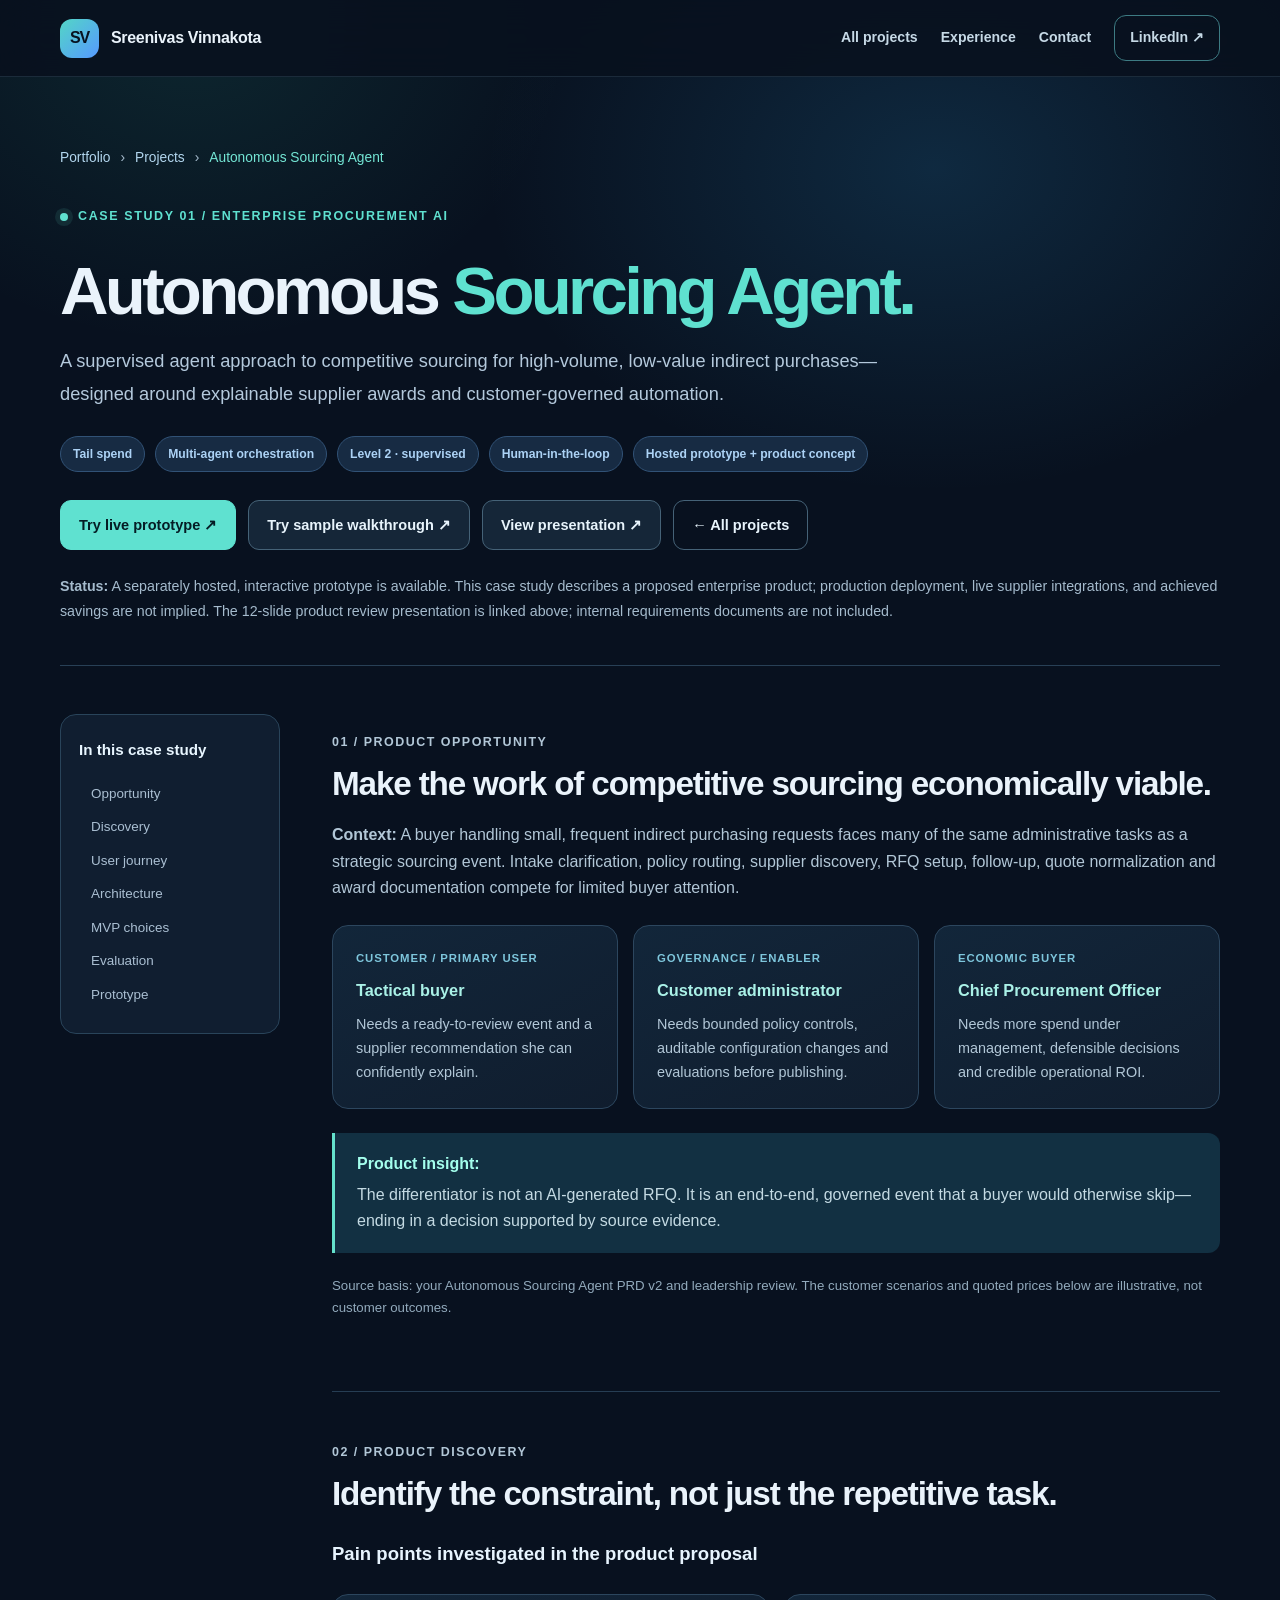
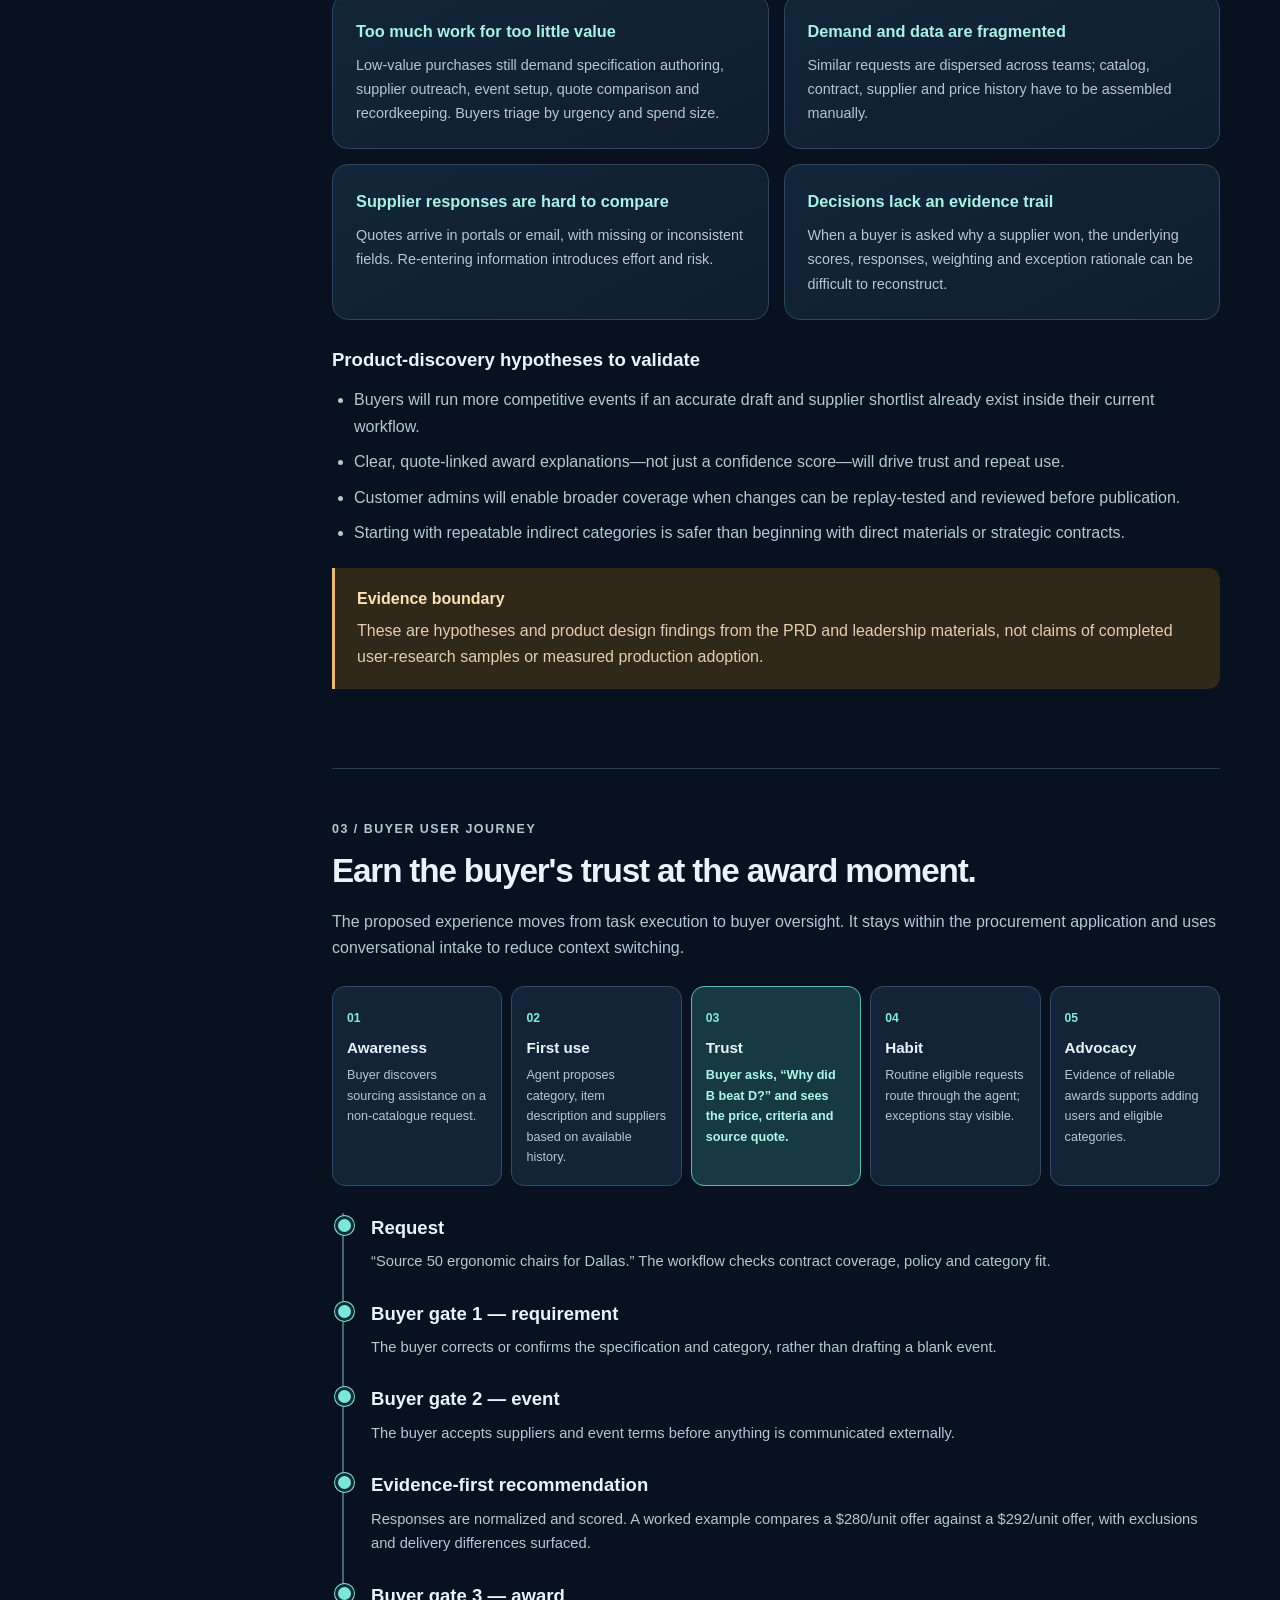
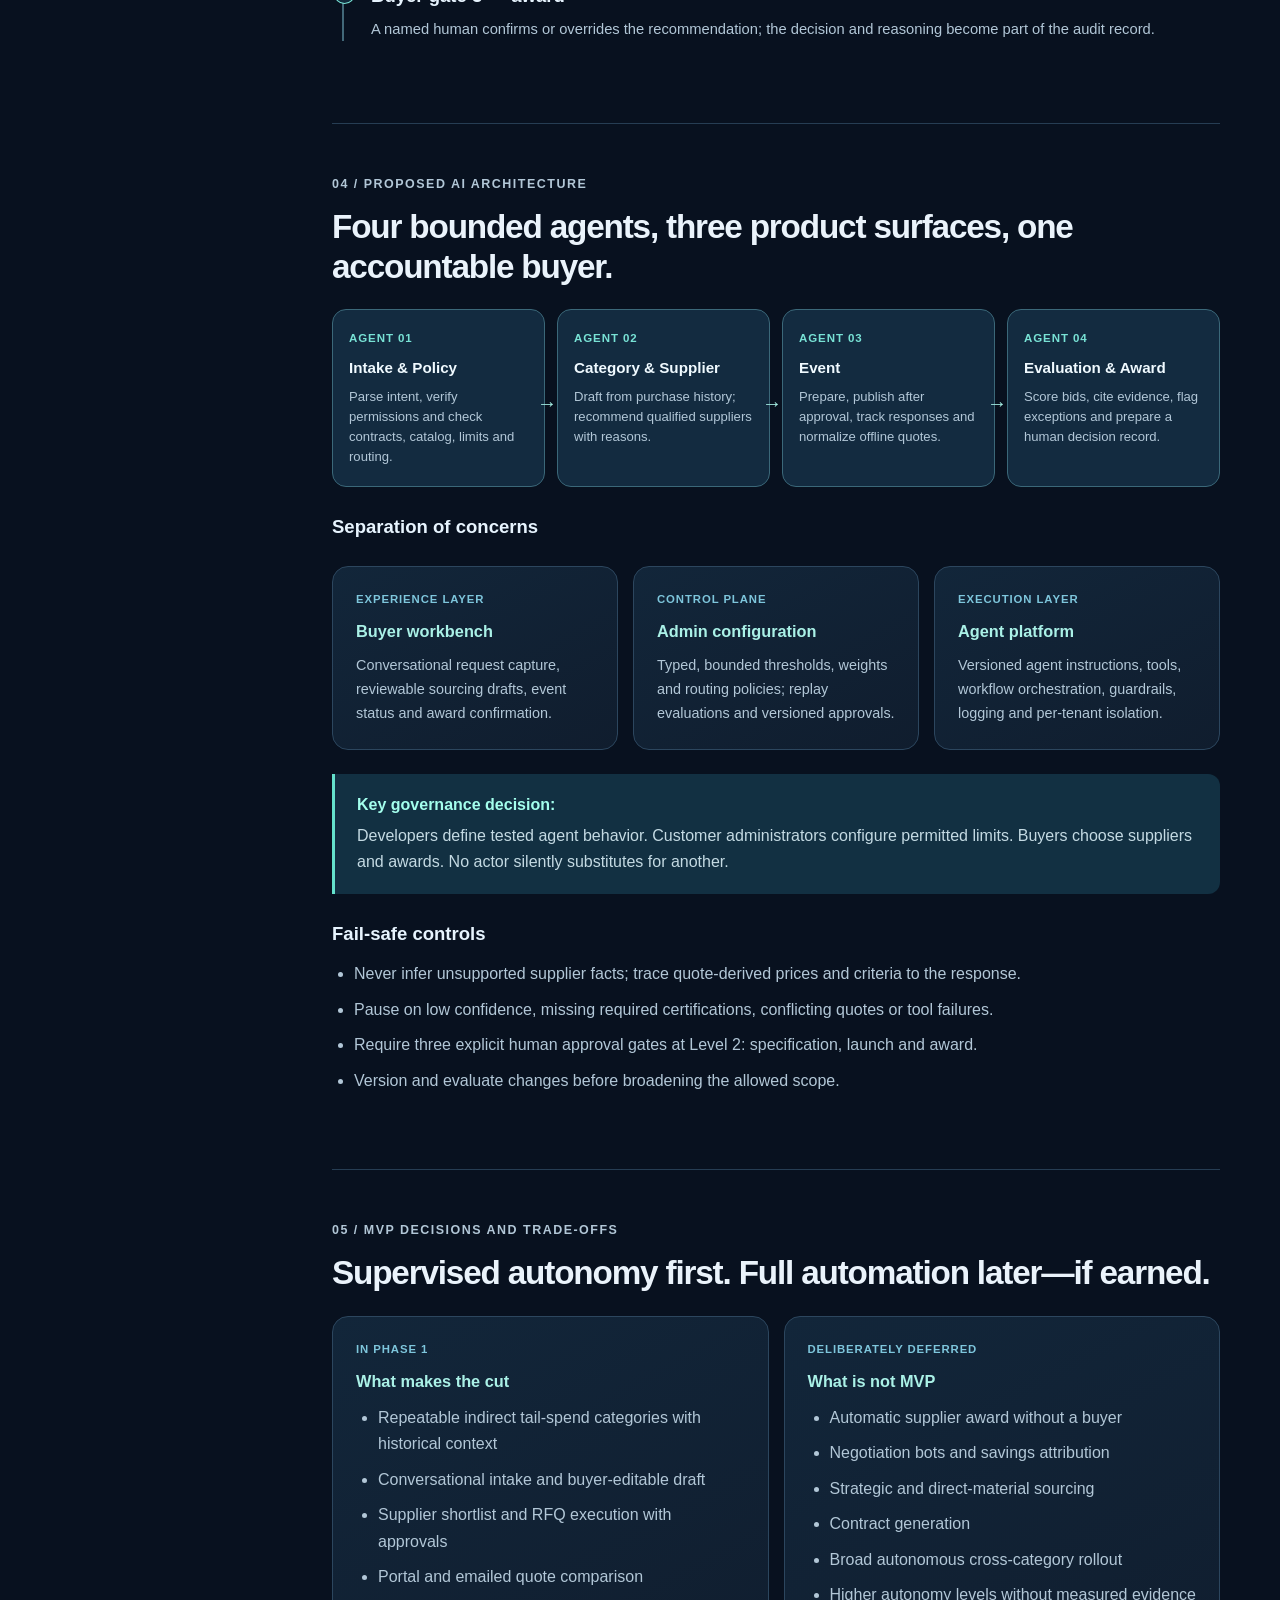
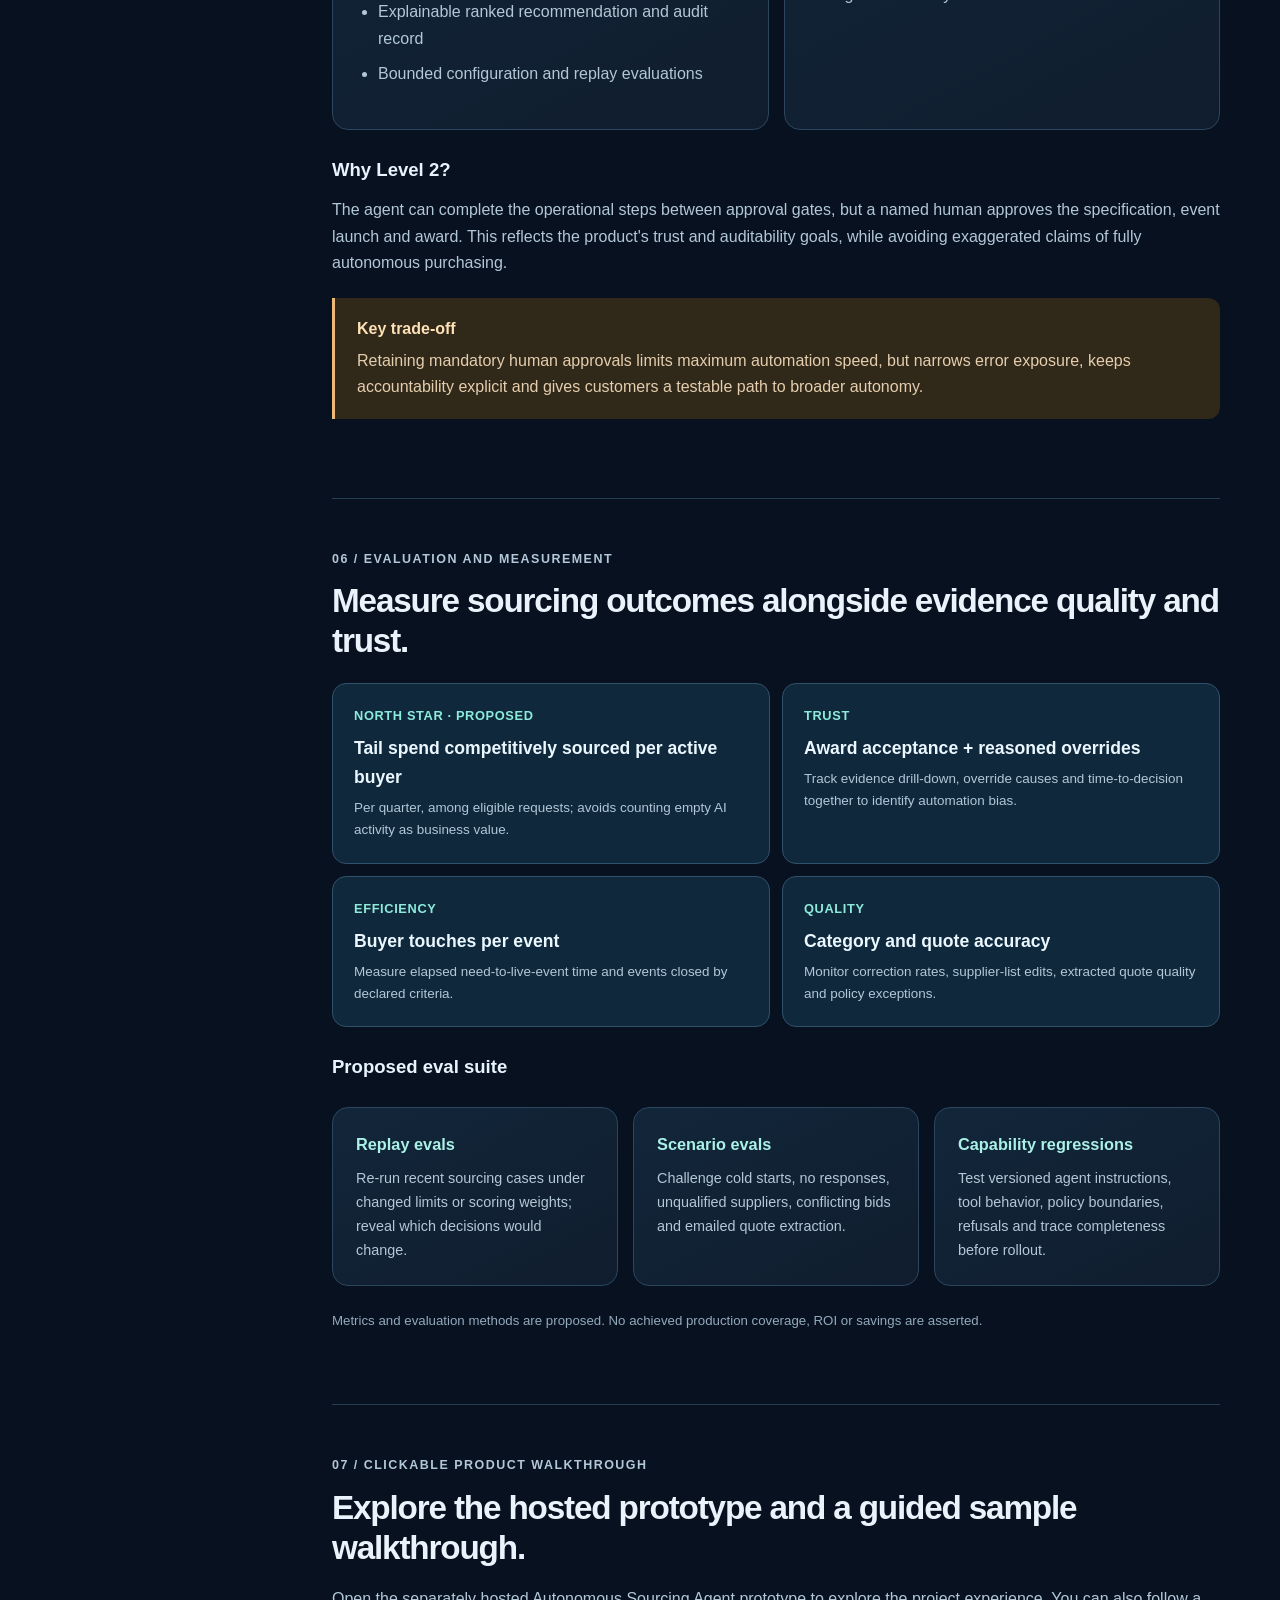
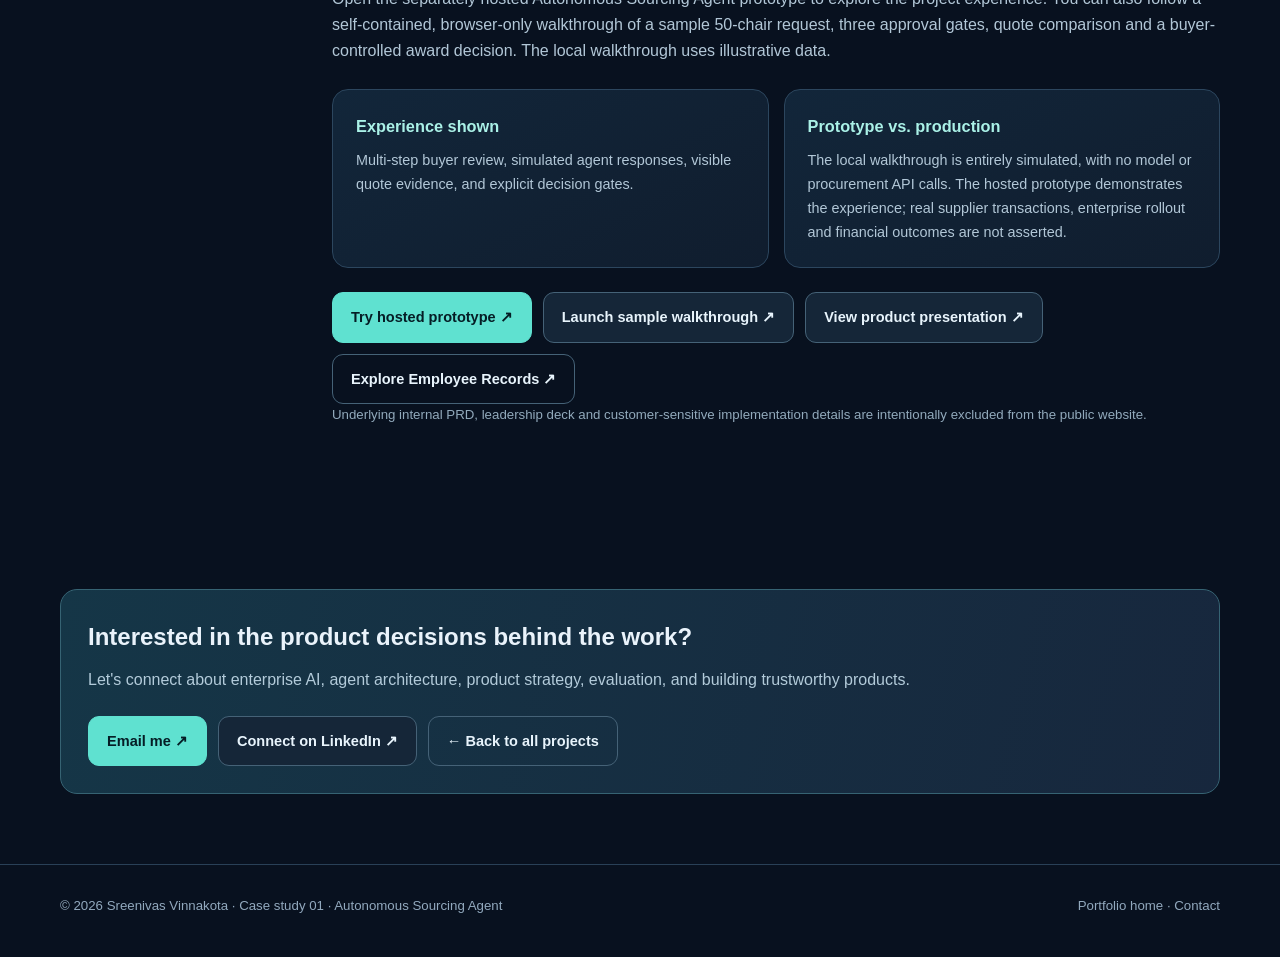
==== commit b2a08b8a: "Publish Autonomous Sourcing Agent product review PDF and presentation links" ====
--- a/projects/autonomous-sourcing-agent/index.html
+++ b/projects/autonomous-sourcing-agent/index.html
@@ -310,8 +310,8 @@
 <h1>Autonomous <span class="gradient-text">Sourcing Agent.</span></h1>
 <p class="dek">A supervised agent approach to competitive sourcing for high-volume, low-value indirect purchases—designed around explainable supplier awards and customer-governed automation.</p>
 <div class="case-overview"><span class="pill">Tail spend</span><span class="pill">Multi-agent orchestration</span><span class="pill">Level 2 · supervised</span><span class="pill">Human-in-the-loop</span><span class="pill">Hosted prototype + product concept</span></div>
-<div class="buttons"><a class="btn primary" href="https://autonomous-sourcing-agent.vercel.app/" target="_blank" rel="noopener noreferrer" aria-label="Try the hosted Autonomous Sourcing Agent prototype in a new tab">Try live prototype ↗</a><a class="btn" href="prototype.html">Try sample walkthrough ↗</a><a class="btn secondary" href="../../index.html#projects">← All projects</a></div>
-<p class="case-status"><strong>Status:</strong> A separately hosted, interactive prototype is available. This case study describes a proposed enterprise product; production deployment, live supplier integrations, and achieved savings are not implied. Internal PRD and leadership materials are not shared.</p>
+<div class="buttons"><a class="btn primary" href="https://autonomous-sourcing-agent.vercel.app/" target="_blank" rel="noopener noreferrer" aria-label="Try the hosted Autonomous Sourcing Agent prototype in a new tab">Try live prototype ↗</a><a class="btn" href="prototype.html">Try sample walkthrough ↗</a><a class="btn" href="../../assets/autonomous-sourcing-agent-product-review.pdf" target="_blank" rel="noopener noreferrer">View presentation ↗</a><a class="btn secondary" href="../../index.html#projects">← All projects</a></div>
+<p class="case-status"><strong>Status:</strong> A separately hosted, interactive prototype is available. This case study describes a proposed enterprise product; production deployment, live supplier integrations, and achieved savings are not implied. The 12-slide product review presentation is linked above; internal requirements documents are not included.</p>
 </header>
 <div class="case-split">
 <aside aria-label="Case study sections" class="case-toc"><h2>In this case study</h2><a href="#overview">Opportunity</a><a href="#discovery">Discovery</a><a href="#journey">User journey</a><a href="#architecture">Architecture</a><a href="#mvp">MVP choices</a><a href="#evaluation">Evaluation</a><a href="#prototype">Prototype</a></aside>
@@ -413,7 +413,7 @@
 <div class="case-tile"><h3>Experience shown</h3><p>Multi-step buyer review, simulated agent responses, visible quote evidence, and explicit decision gates.</p></div>
 <div class="case-tile"><h3>Prototype vs. production</h3><p>The local walkthrough is entirely simulated, with no model or procurement API calls. The hosted prototype demonstrates the experience; real supplier transactions, enterprise rollout and financial outcomes are not asserted.</p></div>
 </div>
-<div class="case-links"><a class="btn primary" href="https://autonomous-sourcing-agent.vercel.app/" target="_blank" rel="noopener noreferrer">Try hosted prototype ↗</a><a class="btn" href="prototype.html">Launch sample walkthrough ↗</a><a class="btn secondary" href="../../index.html#agentic-employee-records">Explore Employee Records ↗</a></div>
+<div class="case-links"><a class="btn primary" href="https://autonomous-sourcing-agent.vercel.app/" target="_blank" rel="noopener noreferrer">Try hosted prototype ↗</a><a class="btn" href="prototype.html">Launch sample walkthrough ↗</a><a class="btn" href="../../assets/autonomous-sourcing-agent-product-review.pdf" target="_blank" rel="noopener noreferrer">View product presentation ↗</a><a class="btn secondary" href="../../index.html#agentic-employee-records">Explore Employee Records ↗</a></div>
 <p class="small-note">Underlying internal PRD, leadership deck and customer-sensitive implementation details are intentionally excluded from the public website.</p>
 </section>
 </main>
